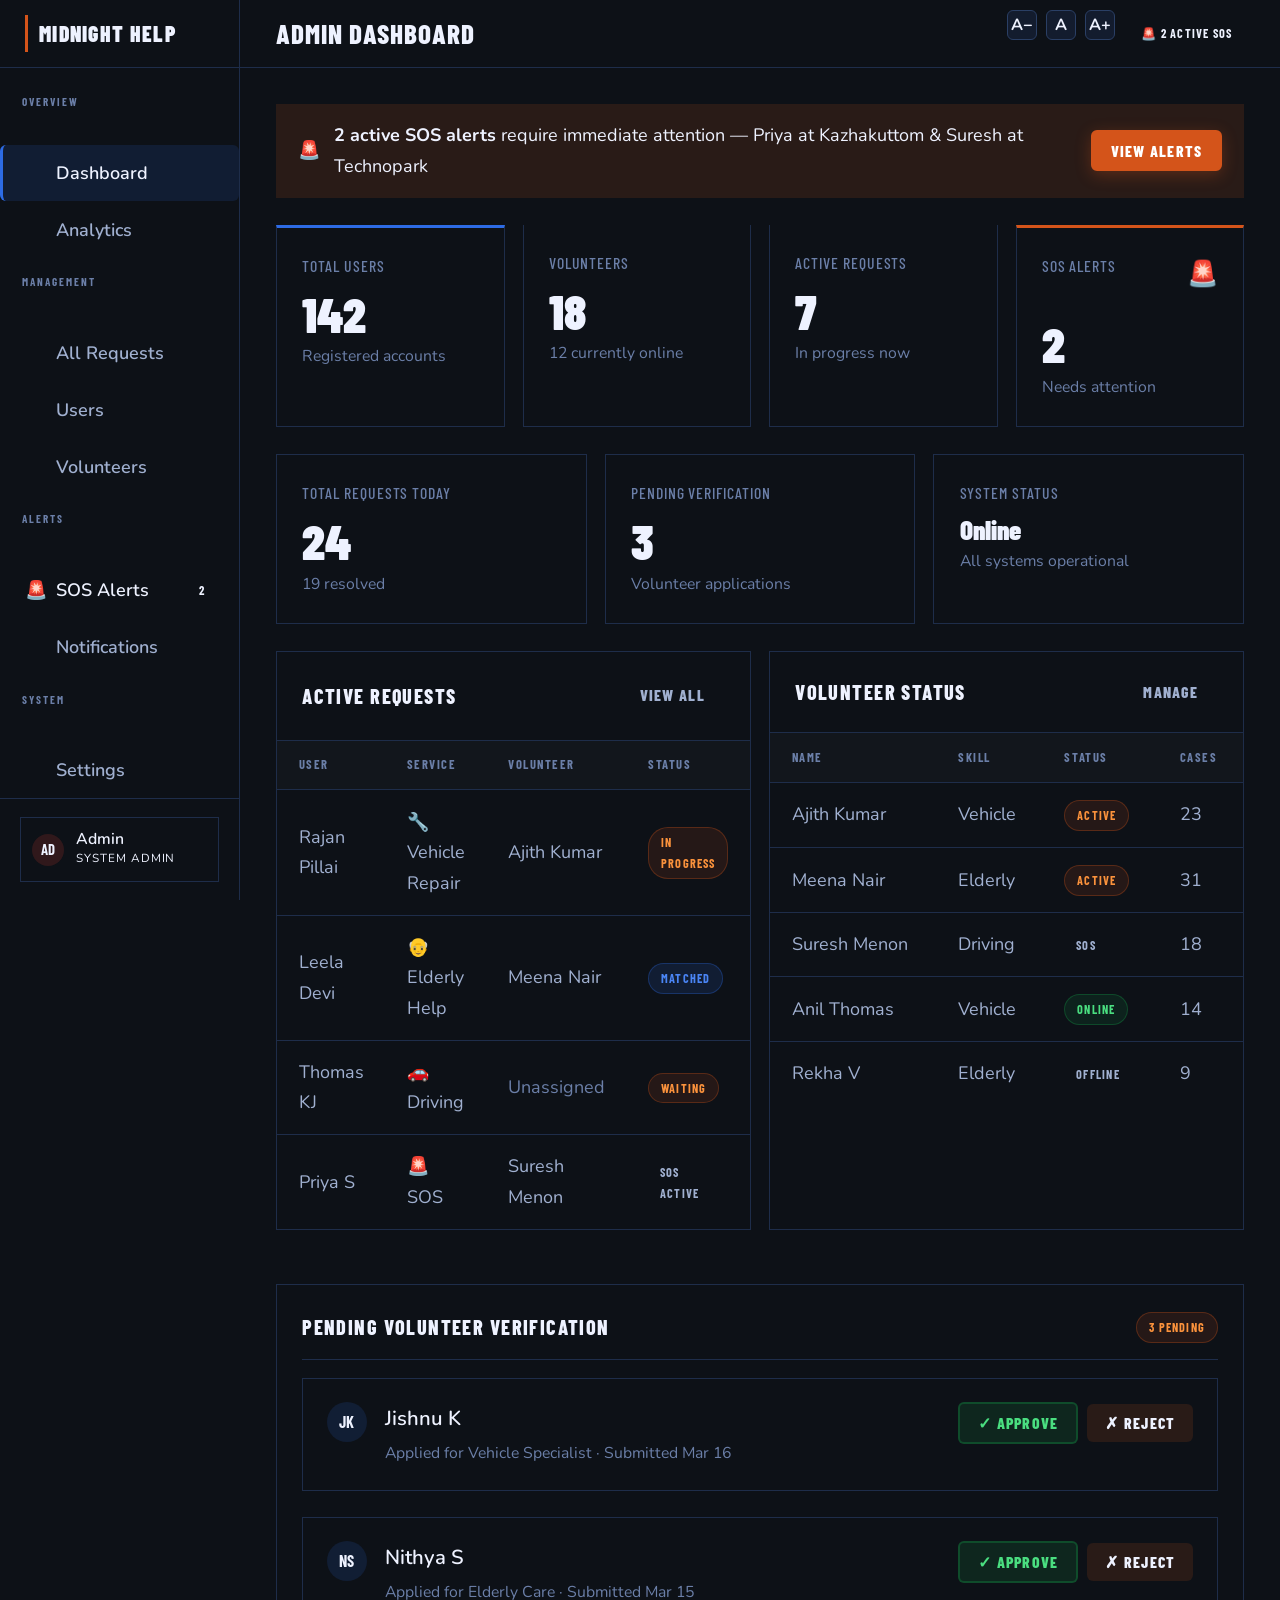
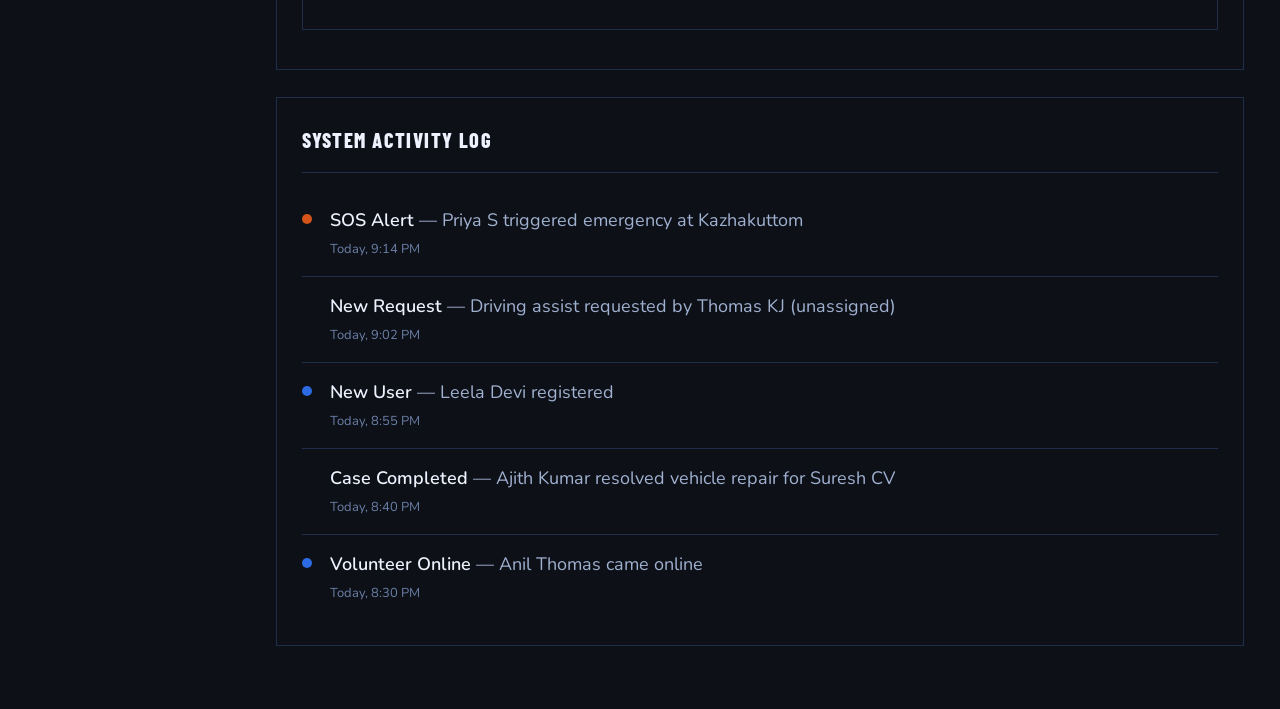
==== admin-dashboard.html @ 198ddbef "changes in theme and added remaining pages" ====
<!DOCTYPE html>
<html lang="en">
<head>
  <meta charset="UTF-8"/><meta name="viewport" content="width=device-width, initial-scale=1.0"/>
  <title>Admin Dashboard — Midnight Help</title>
  <link rel="stylesheet" href="css/base.css"/>
  <link rel="stylesheet" href="css/nav.css"/>
  <link rel="stylesheet" href="css/sections.css"/>
  <link rel="stylesheet" href="css/dashboard.css"/>
</head>
<body>
<div class="dash-layout">

  <!-- SIDEBAR -->
  <aside class="dash-sidebar">
    <div class="dash-sidebar-logo">
      <a href="index.html" class="nav-logo-text" style="font-size:1.2rem;padding-left:.6rem;border-left:3px solid var(--sos)">Midnight <span style="color:var(--blue-light)">Help</span></a>
    </div>
    <nav class="dash-sidebar-nav">
      <div class="dash-nav-section">Overview</div>
      <a href="admin-dashboard.html" class="dash-nav-link active"><span class="nav-icon"></span> Dashboard</a>
      <a href="#" class="dash-nav-link"><span class="nav-icon"></span> Analytics</a>
      <div class="dash-nav-section">Management</div>
      <a href="#" class="dash-nav-link"><span class="nav-icon"></span> All Requests</a>
      <a href="#" class="dash-nav-link"><span class="nav-icon"></span> Users</a>
      <a href="#" class="dash-nav-link"><span class="nav-icon"></span> Volunteers</a>
      <div class="dash-nav-section">Alerts</div>
      <a href="#" class="dash-nav-link" style="color:var(--sos-light)"><span class="nav-icon">🚨</span> SOS Alerts <span class="badge badge-sos" style="margin-left:auto">2</span></a>
      <a href="#" class="dash-nav-link"><span class="nav-icon"></span> Notifications</a>
      <div class="dash-nav-section">System</div>
      <a href="#" class="dash-nav-link"><span class="nav-icon"></span> Settings</a>
      <a href="index.html" class="dash-nav-link" style="margin-top:1rem;color:var(--muted)"><span class="nav-icon"></span> Sign Out</a>
    </nav>
    <div class="dash-sidebar-footer">
      <div class="dash-user-chip">
        <div class="dash-user-avatar" style="background:rgba(192,57,43,.2);border-color:var(--sos-border);color:var(--sos-light)">AD</div>
        <div><div class="dash-user-name">Admin</div><div class="dash-user-role" style="color:var(--sos-light)">System Admin</div></div>
      </div>
    </div>
  </aside>

  <!-- MAIN -->
  <div class="dash-main">
    <header class="dash-topbar">
      <div class="dash-topbar-left">
        <h1 class="dash-topbar-title">Admin Dashboard</h1>
      </div>
      <div class="dash-topbar-right">
        <div class="font-size-control">
          <button class="font-size-btn" data-action="decrease">A−</button>
          <button class="font-size-btn" data-action="reset">A</button>
          <button class="font-size-btn" data-action="increase">A+</button>
        </div>
        <span class="badge badge-sos">🚨 2 Active SOS</span>
      </div>
    </header>

    <div class="dash-content">

      <!-- SOS Alert banner -->
      <div class="alert-banner sos" style="cursor:pointer" onclick="showToast('Opening SOS management...')">
        <span>🚨</span>
        <span><strong>2 active SOS alerts</strong> require immediate attention — Priya at Kazhakuttom &amp; Suresh at Technopark</span>
        <button class="btn btn-sos btn-sm" style="margin-left:auto;flex-shrink:0">View Alerts</button>
      </div>

      <!-- Overview stats -->
      <div class="dash-grid-4">
        <div class="stat-card stat-card-accent">
          <div class="stat-card-top"><div class="stat-card-label">Total Users</div><div class="stat-card-icon"></div></div>
          <div class="stat-card-val">142</div>
          <div class="stat-card-sub">Registered accounts</div>
        </div>
        <div class="stat-card stat-card-green">
          <div class="stat-card-top"><div class="stat-card-label">Volunteers</div><div class="stat-card-icon"></div></div>
          <div class="stat-card-val">18</div>
          <div class="stat-card-sub">12 currently online</div>
        </div>
        <div class="stat-card stat-card-amber">
          <div class="stat-card-top"><div class="stat-card-label">Active Requests</div><div class="stat-card-icon"></div></div>
          <div class="stat-card-val">7</div>
          <div class="stat-card-sub">In progress now</div>
        </div>
        <div class="stat-card stat-card-sos">
          <div class="stat-card-top"><div class="stat-card-label">SOS Alerts</div><div class="stat-card-icon">🚨</div></div>
          <div class="stat-card-val">2</div>
          <div class="stat-card-sub">Needs attention</div>
        </div>
      </div>

      <!-- More stats -->
      <div class="dash-grid-3" style="margin-bottom:1.5rem">
        <div class="stat-card"><div class="stat-card-top"><div class="stat-card-label">Total Requests Today</div><div class="stat-card-icon"></div></div><div class="stat-card-val">24</div><div class="stat-card-sub">19 resolved</div></div>
        <div class="stat-card"><div class="stat-card-top"><div class="stat-card-label">Pending Verification</div><div class="stat-card-icon"></div></div><div class="stat-card-val">3</div><div class="stat-card-sub">Volunteer applications</div></div>
        <div class="stat-card"><div class="stat-card-top"><div class="stat-card-label">System Status</div><div class="stat-card-icon"></div></div><div class="stat-card-val" style="font-size:var(--text-xl);color:var(--green)">Online</div><div class="stat-card-sub">All systems operational</div></div>
      </div>

      <div class="dash-grid-2">

        <!-- All active requests -->
        <div class="table-card">
          <div class="table-card-header">
            <div class="table-card-title">Active Requests</div>
            <a href="#" class="btn btn-ghost btn-sm">View All</a>
          </div>
          <div style="overflow-x:auto">
            <table class="data-table">
              <thead><tr><th>User</th><th>Service</th><th>Volunteer</th><th>Status</th></tr></thead>
              <tbody>
                <tr><td>Rajan Pillai</td><td>🔧 Vehicle Repair</td><td>Ajith Kumar</td><td><span class="badge badge-amber">In Progress</span></td></tr>
                <tr><td>Leela Devi</td><td>👴 Elderly Help</td><td>Meena Nair</td><td><span class="badge badge-blue">Matched</span></td></tr>
                <tr><td>Thomas KJ</td><td>🚗 Driving</td><td><span style="color:var(--muted)">Unassigned</span></td><td><span class="badge badge-amber">Waiting</span></td></tr>
                <tr><td>Priya S</td><td>🚨 SOS</td><td>Suresh Menon</td><td><span class="badge badge-sos">SOS Active</span></td></tr>
              </tbody>
            </table>
          </div>
        </div>

        <!-- Volunteer status -->
        <div class="table-card">
          <div class="table-card-header">
            <div class="table-card-title">Volunteer Status</div>
            <button class="btn btn-ghost btn-sm">Manage</button>
          </div>
          <div style="overflow-x:auto">
            <table class="data-table">
              <thead><tr><th>Name</th><th>Skill</th><th>Status</th><th>Cases</th></tr></thead>
              <tbody>
                <tr><td>Ajith Kumar</td><td>Vehicle</td><td><span class="badge badge-amber">Active</span></td><td>23</td></tr>
                <tr><td>Meena Nair</td><td>Elderly</td><td><span class="badge badge-amber">Active</span></td><td>31</td></tr>
                <tr><td>Suresh Menon</td><td>Driving</td><td><span class="badge badge-sos">SOS</span></td><td>18</td></tr>
                <tr><td>Anil Thomas</td><td>Vehicle</td><td><span class="badge badge-green">Online</span></td><td>14</td></tr>
                <tr><td>Rekha V</td><td>Elderly</td><td><span class="badge badge-muted">Offline</span></td><td>9</td></tr>
              </tbody>
            </table>
          </div>
        </div>

      </div>

      <!-- Pending volunteer verification -->
      <div class="panel-card">
        <div class="panel-card-title">Pending Volunteer Verification <span class="badge badge-amber">3 pending</span></div>
        <div style="display:flex;flex-direction:column;gap:.65rem">
          <div class="request-card">
            <div class="dash-user-avatar" style="width:40px;height:40px;font-size:.9rem;flex-shrink:0">JK</div>
            <div class="request-card-body">
              <div class="request-card-title">Jishnu K</div>
              <div class="request-card-meta">Applied for Vehicle Specialist · Submitted Mar 16</div>
            </div>
            <div class="request-card-actions">
              <button class="btn btn-success btn-sm" onclick="showToast('Volunteer approved!')">✓ Approve</button>
              <button class="btn btn-sm" style="background:var(--sos-dim);color:var(--sos-light);border:1px solid var(--sos-border)" onclick="showToast('Volunteer rejected.')">✗ Reject</button>
            </div>
          </div>
          <div class="request-card">
            <div class="dash-user-avatar" style="width:40px;height:40px;font-size:.9rem;flex-shrink:0">NS</div>
            <div class="request-card-body">
              <div class="request-card-title">Nithya S</div>
              <div class="request-card-meta">Applied for Elderly Care · Submitted Mar 15</div>
            </div>
            <div class="request-card-actions">
              <button class="btn btn-success btn-sm" onclick="showToast('Volunteer approved!')">✓ Approve</button>
              <button class="btn btn-sm" style="background:var(--sos-dim);color:var(--sos-light);border:1px solid var(--sos-border)" onclick="showToast('Volunteer rejected.')">✗ Reject</button>
            </div>
          </div>
        </div>
      </div>

      <!-- Recent activity -->
      <div class="panel-card">
        <div class="panel-card-title">System Activity Log</div>
        <div class="timeline">
          <div class="timeline-item"><div class="timeline-dot sos"></div><div><div class="timeline-text"><strong>SOS Alert</strong> — Priya S triggered emergency at Kazhakuttom</div><div class="timeline-time">Today, 9:14 PM</div></div></div>
          <div class="timeline-item"><div class="timeline-dot amber"></div><div><div class="timeline-text"><strong>New Request</strong> — Driving assist requested by Thomas KJ (unassigned)</div><div class="timeline-time">Today, 9:02 PM</div></div></div>
          <div class="timeline-item"><div class="timeline-dot blue"></div><div><div class="timeline-text"><strong>New User</strong> — Leela Devi registered</div><div class="timeline-time">Today, 8:55 PM</div></div></div>
          <div class="timeline-item"><div class="timeline-dot green"></div><div><div class="timeline-text"><strong>Case Completed</strong> — Ajith Kumar resolved vehicle repair for Suresh CV</div><div class="timeline-time">Today, 8:40 PM</div></div></div>
          <div class="timeline-item"><div class="timeline-dot blue"></div><div><div class="timeline-text"><strong>Volunteer Online</strong> — Anil Thomas came online</div><div class="timeline-time">Today, 8:30 PM</div></div></div>
        </div>
      </div>

    </div>
  </div>
</div>

<div id="site-toast" class="toast"></div>
<script src="js/main.js"></script>
</body>
</html>
---- css/base.css ----
/* ═══════════════════════════════════════════════
   MIDNIGHT HELP — BASE.CSS
   Razorpay-inspired: Deep Navy + Cobalt Blue
═══════════════════════════════════════════════ */
@import url('https://fonts.googleapis.com/css2?family=Barlow+Condensed:wght@400;600;700;800;900&family=Nunito:wght@300;400;500;600;700&display=swap');

:root {
  --bg-base:      #0d1117;
  --bg-dark:      #0f1520;
  --bg-surface:   #131c2e;
  --bg-elevated:  #1a2540;
  --bg-overlay:   #1e2d4a;
  --border:       #1e2d4a;
  --border-lit:   #2a3f65;
  --border-bright:#3a5585;
  --blue:         #2d6be4;
  --blue-bright:  #4a85f5;
  --blue-dark:    #1e52c0;
  --blue-dim:     rgba(45,107,228,0.14);
  --blue-glow:    rgba(45,107,228,0.28);
  --sos:          #d4541a;
  --sos-dark:     #a83e10;
  --sos-dim:      rgba(212,84,26,0.14);
  --white:        #eef2ff;
  --off-white:    #c8d3f0;
  --muted:        #6b7fa8;
  --text:         #a0b0d0;
  --font-display: 'Barlow Condensed', sans-serif;
  --font-body:    'Nunito', sans-serif;
  --text-xs:   0.875rem;
  --text-sm:   1rem;
  --text-base: 1.125rem;
  --text-lg:   1.25rem;
  --text-xl:   1.5rem;
  --text-2xl:  2rem;
  --text-3xl:  2.75rem;
  --text-hero: clamp(3.5rem, 8vw, 6.5rem);
  --gap-sm:  0.75rem;
  --gap-md:  1.5rem;
  --gap-lg:  2.5rem;
  --gap-xl:  4rem;
  --gap-2xl: 6rem;
  --radius-sm: 6px;
  --radius-md: 10px;
  --ease: 0.22s ease;
}

*,*::before,*::after{box-sizing:border-box;margin:0;padding:0;}
html{scroll-behavior:smooth;font-size:18px;}
body{background:var(--bg-base);color:var(--white);font-family:var(--font-body);font-size:var(--text-base);line-height:1.7;overflow-x:hidden;-webkit-font-smoothing:antialiased;}
a{color:inherit;text-decoration:none;}
ul{list-style:none;}
img,svg{display:block;max-width:100%;}
button{cursor:pointer;border:none;font-family:var(--font-body);background:none;}
:focus-visible{outline:2px solid var(--blue-bright);outline-offset:3px;}

.skip-link{position:absolute;top:-100%;left:1rem;background:var(--blue);color:#fff;padding:0.6rem 1.2rem;font-family:var(--font-display);font-weight:700;letter-spacing:0.08em;text-transform:uppercase;z-index:9999;transition:top 0.2s;border-radius:var(--radius-sm);}
.skip-link:focus{top:1rem;}
.sr-only{position:absolute;width:1px;height:1px;padding:0;margin:-1px;overflow:hidden;clip:rect(0,0,0,0);white-space:nowrap;border:0;}

.section{padding:var(--gap-2xl) 5vw;}

.section-eyebrow{display:flex;align-items:center;gap:0.7rem;font-family:var(--font-display);font-size:var(--text-xs);font-weight:700;letter-spacing:0.22em;text-transform:uppercase;color:var(--blue-bright);margin-bottom:0.5rem;}
.section-eyebrow::before{content:'';display:block;width:2rem;height:2px;background:var(--blue);flex-shrink:0;}

.section-title{font-family:var(--font-display);font-size:clamp(2rem,4vw,var(--text-3xl));font-weight:900;letter-spacing:0.01em;text-transform:uppercase;line-height:1.05;color:var(--white);margin-bottom:var(--gap-lg);}
.section-title .accent{color:var(--blue-bright);}

.reveal{opacity:0;transform:translateY(24px);transition:opacity 0.55s ease,transform 0.55s ease;}
.reveal.visible{opacity:1;transform:none;}
.reveal-delay-1{transition-delay:0.1s;}
.reveal-delay-2{transition-delay:0.2s;}
.reveal-delay-3{transition-delay:0.3s;}

/* BUTTONS */
.btn{display:inline-flex;align-items:center;justify-content:center;gap:0.55rem;font-family:var(--font-display);font-weight:800;letter-spacing:0.08em;text-transform:uppercase;padding:0.95rem 2rem;font-size:var(--text-base);border:2px solid transparent;border-radius:var(--radius-sm);transition:background var(--ease),border-color var(--ease),transform 0.15s,box-shadow 0.15s;min-height:54px;cursor:pointer;}
.btn:hover{transform:translateY(-1px);}
.btn:active{transform:translateY(0);}
.btn-primary{background:var(--blue);color:#fff;border-color:var(--blue);box-shadow:0 4px 16px var(--blue-glow);}
.btn-primary:hover{background:var(--blue-bright);border-color:var(--blue-bright);}
.btn-outline{background:transparent;color:var(--white);border-color:var(--border-lit);}
.btn-outline:hover{border-color:var(--blue-bright);color:var(--blue-bright);}
.btn-ghost{background:transparent;color:var(--text);border-color:transparent;padding:0.8rem 1.2rem;}
.btn-ghost:hover{color:var(--white);}
.btn-sos{background:var(--sos);color:#fff;border-color:var(--sos);box-shadow:0 4px 16px rgba(212,84,26,0.3);}
.btn-sos:hover{background:var(--sos-dark);border-color:var(--sos-dark);}
.btn-sm{padding:0.5rem 1rem;font-size:var(--text-xs);min-height:36px;}
.btn-danger{background:rgba(200,40,40,0.15);color:#f87171;border-color:rgba(200,40,40,0.3);}
.btn-danger:hover{background:rgba(200,40,40,0.25);}
.btn-success{background:rgba(22,163,74,0.15);color:#4ade80;border-color:rgba(22,163,74,0.3);}
.btn-success:hover{background:rgba(22,163,74,0.25);}

/* BADGE */
.badge{display:inline-flex;align-items:center;gap:0.3rem;padding:0.22rem 0.65rem;border-radius:20px;font-family:var(--font-display);font-size:0.68rem;font-weight:700;letter-spacing:0.1em;text-transform:uppercase;}
.badge-blue{background:var(--blue-dim);color:var(--blue-bright);border:1px solid rgba(45,107,228,0.3);}
.badge-green{background:rgba(22,163,74,0.12);color:#4ade80;border:1px solid rgba(22,163,74,0.3);}
.badge-amber{background:rgba(212,84,26,0.12);color:#fb923c;border:1px solid rgba(212,84,26,0.3);}
.badge-gray{background:rgba(100,120,160,0.1);color:var(--muted);border:1px solid var(--border-lit);}
.badge-red{background:rgba(200,40,40,0.12);color:#f87171;border:1px solid rgba(200,40,40,0.3);}

/* CARD */
.card{background:var(--bg-surface);border:1px solid var(--border);border-radius:var(--radius-md);padding:1.8rem;transition:border-color var(--ease),background var(--ease);}
.card:hover{border-color:var(--border-lit);background:var(--bg-elevated);}

/* MODAL */
.modal-overlay{position:fixed;inset:0;z-index:600;background:rgba(5,10,20,0.92);display:none;align-items:center;justify-content:center;padding:1.5rem;}
.modal-overlay.active{display:flex;}
@keyframes modal-in{from{opacity:0;transform:scale(0.95) translateY(-10px);}to{opacity:1;transform:none;}}
.modal{background:var(--bg-elevated);border:1px solid var(--border-lit);border-top:3px solid var(--blue);border-radius:var(--radius-md);width:100%;max-width:500px;padding:2.6rem 2.2rem;position:relative;animation:modal-in 0.22s ease;}
.modal-close-btn{position:absolute;top:1rem;right:1rem;width:40px;height:40px;display:flex;align-items:center;justify-content:center;color:var(--muted);font-size:1.2rem;border-radius:50%;transition:color var(--ease),background var(--ease);}
.modal-close-btn:hover{color:var(--white);background:rgba(255,255,255,0.05);}

/* TOAST */
.toast{position:fixed;bottom:7rem;left:50%;transform:translateX(-50%) translateY(16px);background:var(--bg-elevated);border:1px solid var(--border-lit);border-left:3px solid var(--blue);border-radius:var(--radius-sm);padding:0.9rem 1.4rem;font-size:var(--text-sm);color:var(--white);z-index:700;opacity:0;transition:opacity 0.3s,transform 0.3s;pointer-events:none;white-space:nowrap;max-width:90vw;}
.toast.show{opacity:1;transform:translateX(-50%) translateY(0);}

/* FONT SIZE CONTROL */
.font-size-control{display:flex;align-items:center;gap:0.5rem;margin-bottom:1rem;}
.font-size-control span{font-size:var(--text-xs);color:var(--muted);font-family:var(--font-display);letter-spacing:0.1em;text-transform:uppercase;}
.font-size-btn{width:30px;height:30px;background:var(--bg-surface);border:1px solid var(--border-lit);color:var(--white);display:flex;align-items:center;justify-content:center;font-weight:700;cursor:pointer;font-size:0.9rem;border-radius:var(--radius-sm);transition:background var(--ease),border-color var(--ease);}
.font-size-btn:hover{background:var(--bg-overlay);border-color:var(--blue);}

.divider{border:none;border-top:1px solid var(--border);margin:0;}

/* DASHBOARD LAYOUT */
.dash-layout{display:grid;grid-template-columns:240px 1fr;min-height:100vh;}
.dash-sidebar{background:var(--bg-dark);border-right:1px solid var(--border);display:flex;flex-direction:column;position:sticky;top:0;height:100vh;overflow-y:auto;}
.dash-main{background:var(--bg-base);overflow-y:auto;}
.dash-sidebar-logo{padding:1.6rem 1.4rem;border-bottom:1px solid var(--border);display:flex;align-items:center;gap:0.6rem;}
.dash-sidebar-logo .logo-text{font-family:var(--font-display);font-size:1.25rem;font-weight:900;letter-spacing:0.06em;text-transform:uppercase;color:var(--white);padding-left:0.6rem;border-left:3px solid var(--blue);}
.dash-sidebar-logo .logo-text span{color:var(--blue-bright);}
.dash-nav{padding:1rem 0.8rem;flex:1;}
.dash-nav-section{margin-bottom:1.6rem;}
.dash-nav-label{font-family:var(--font-display);font-size:0.65rem;font-weight:700;letter-spacing:0.2em;text-transform:uppercase;color:var(--muted);padding:0 0.6rem;margin-bottom:0.5rem;}
.dash-nav-link{display:flex;align-items:center;gap:0.75rem;padding:0.75rem 0.8rem;border-radius:var(--radius-sm);font-size:var(--text-sm);color:var(--text);font-weight:600;transition:background var(--ease),color var(--ease);min-height:48px;cursor:pointer;width:100%;text-align:left;border:none;}
.dash-nav-link .nav-icon{font-size:1.1rem;flex-shrink:0;width:22px;text-align:center;}
.dash-nav-link:hover{background:var(--bg-surface);color:var(--white);}
.dash-nav-link.active{background:var(--blue-dim);color:var(--blue-bright);border-left:3px solid var(--blue);}
.dash-sidebar-bottom{padding:1rem;border-top:1px solid var(--border);}
.dash-header{padding:1.4rem 2rem;border-bottom:1px solid var(--border);display:flex;align-items:center;justify-content:space-between;background:var(--bg-dark);position:sticky;top:0;z-index:50;}
.dash-header-title{font-family:var(--font-display);font-size:var(--text-xl);font-weight:800;letter-spacing:0.04em;text-transform:uppercase;color:var(--white);}
.dash-content{padding:2rem;}
.dash-grid-2{display:grid;grid-template-columns:1fr 1fr;gap:1.5rem;}
.dash-grid-3{display:grid;grid-template-columns:repeat(3,1fr);gap:1.5rem;}
.dash-grid-4{display:grid;grid-template-columns:repeat(4,1fr);gap:1.5rem;}
.stat-card{background:var(--bg-surface);border:1px solid var(--border);border-radius:var(--radius-md);padding:1.4rem 1.6rem;}
.stat-card-num{font-family:var(--font-display);font-size:var(--text-3xl);font-weight:900;color:var(--white);line-height:1;margin-bottom:0.3rem;}
.stat-card-label{font-size:var(--text-xs);color:var(--muted);font-family:var(--font-display);letter-spacing:0.12em;text-transform:uppercase;}
.stat-card-icon{font-size:1.6rem;margin-bottom:0.8rem;}

/* TABLE */
.data-table{width:100%;border-collapse:collapse;}
.data-table th{font-family:var(--font-display);font-size:0.7rem;font-weight:700;letter-spacing:0.16em;text-transform:uppercase;color:var(--muted);padding:0.75rem 1rem;text-align:left;border-bottom:1px solid var(--border);white-space:nowrap;}
.data-table td{padding:0.9rem 1rem;border-bottom:1px solid var(--border);font-size:var(--text-sm);color:var(--text);vertical-align:middle;}
.data-table tr:last-child td{border-bottom:none;}
.data-table tr:hover td{background:rgba(45,107,228,0.04);}
.table-wrap{background:var(--bg-surface);border:1px solid var(--border);border-radius:var(--radius-md);overflow:hidden;overflow-x:auto;}

/* FORM FIELD */
.field{display:flex;flex-direction:column;gap:0.4rem;margin-bottom:1.2rem;}
.field label{font-family:var(--font-display);font-size:0.75rem;font-weight:700;letter-spacing:0.14em;text-transform:uppercase;color:var(--off-white);}
.field input,.field select,.field textarea{background:var(--bg-surface);border:1.5px solid var(--border-lit);color:var(--white);padding:0.85rem 1rem;font-family:var(--font-body);font-size:var(--text-base);width:100%;outline:none;transition:border-color var(--ease),background var(--ease);border-radius:var(--radius-sm);min-height:52px;-webkit-appearance:none;appearance:none;}
.field input::placeholder,.field textarea::placeholder{color:#3a4f70;font-size:var(--text-sm);}
.field input:focus,.field select:focus,.field textarea:focus{border-color:var(--blue);background:var(--bg-elevated);}
.field select option{background:var(--bg-elevated);color:var(--white);}
.field textarea{min-height:90px;resize:vertical;}
.field-error{font-size:0.75rem;color:#f87171;display:none;align-items:center;gap:0.3rem;}
.field-error.visible{display:flex;}
.field-hint{font-size:0.78rem;color:var(--muted);line-height:1.45;}
.form-row-2{display:grid;grid-template-columns:1fr 1fr;gap:1rem;}
@media(max-width:480px){.form-row-2{grid-template-columns:1fr;}.dash-layout{grid-template-columns:1fr;}.dash-sidebar{position:fixed;left:-240px;z-index:300;height:100vh;transition:left 0.3s;}.dash-sidebar.open{left:0;}}
@media(max-width:768px){.dash-grid-4{grid-template-columns:1fr 1fr;}.dash-grid-3{grid-template-columns:1fr;}.dash-grid-2{grid-template-columns:1fr;}}
---- css/nav.css ----
/* NAV.CSS */
.site-nav{position:fixed;top:0;left:0;right:0;z-index:400;height:70px;display:flex;align-items:center;justify-content:space-between;padding:0 5vw;background:rgba(13,17,23,0.95);backdrop-filter:blur(14px);border-bottom:1px solid var(--border);}
.nav-logo{display:flex;align-items:center;text-decoration:none;}
.nav-logo-text{font-family:var(--font-display);font-size:1.4rem;font-weight:900;letter-spacing:0.06em;text-transform:uppercase;color:var(--white);padding-left:0.7rem;border-left:3px solid var(--blue);}
.nav-logo-text span{color:var(--blue-bright);}
.nav-links{display:flex;align-items:center;gap:0.3rem;}
.nav-links a{font-family:var(--font-display);font-size:0.82rem;font-weight:700;letter-spacing:0.12em;text-transform:uppercase;color:var(--muted);padding:0.5rem 0.9rem;border-radius:var(--radius-sm);transition:color var(--ease),background var(--ease);min-height:42px;display:flex;align-items:center;}
.nav-links a:hover,.nav-links a.active{color:var(--white);}
.nav-links .nav-register{background:var(--blue);color:#fff !important;padding:0.5rem 1.2rem;box-shadow:0 2px 10px var(--blue-glow);}
.nav-links .nav-register:hover{background:var(--blue-bright);}
.nav-links .nav-signin{border:1px solid var(--border-lit);color:var(--text) !important;}
.nav-links .nav-signin:hover{border-color:var(--blue-bright);color:var(--blue-bright) !important;}
.nav-hamburger{display:none;flex-direction:column;gap:5px;width:44px;height:44px;align-items:center;justify-content:center;border:1px solid var(--border-lit);border-radius:var(--radius-sm);padding:0.5rem;}
.nav-hamburger span{display:block;width:20px;height:2px;background:var(--white);transition:transform 0.25s,opacity 0.25s;}
.nav-hamburger.open span:nth-child(1){transform:rotate(45deg) translate(5px,5px);}
.nav-hamburger.open span:nth-child(2){opacity:0;}
.nav-hamburger.open span:nth-child(3){transform:rotate(-45deg) translate(5px,-5px);}
.nav-drawer{position:fixed;top:70px;left:0;right:0;background:var(--bg-dark);border-bottom:1px solid var(--border);z-index:399;padding:1.2rem 5vw 1.8rem;display:flex;flex-direction:column;gap:0.2rem;transform:translateY(-110%);transition:transform 0.3s ease;}
.nav-drawer.open{transform:translateY(0);}
.nav-drawer a{font-family:var(--font-display);font-size:1rem;font-weight:700;letter-spacing:0.1em;text-transform:uppercase;color:var(--text);padding:0.8rem 0;border-bottom:1px solid var(--border);display:flex;align-items:center;gap:0.7rem;min-height:52px;transition:color var(--ease);}
.nav-drawer a:last-child{border-bottom:none;}
.nav-drawer a:hover{color:var(--blue-bright);}
.nav-drawer a.drawer-register{color:var(--blue-bright);}
.nav-spacer{height:70px;}
@media(max-width:820px){.nav-links{display:none;}.nav-hamburger{display:flex;}}
---- css/sections.css ----
/* SECTIONS.CSS */

/* SERVICES */
#services{background:var(--bg-dark);padding:var(--gap-2xl) 5vw;border-top:1px solid var(--border);}
.services-grid{display:grid;grid-template-columns:repeat(3,1fr);gap:1.5rem;}
.service-card{background:var(--bg-surface);border:1px solid var(--border);border-radius:var(--radius-md);padding:2.6rem 2.2rem;display:flex;flex-direction:column;position:relative;overflow:hidden;transition:border-color var(--ease),background var(--ease),transform var(--ease);}
.service-card::before{content:'';position:absolute;top:0;left:0;right:0;height:3px;background:var(--blue);transform:scaleX(0);transform-origin:left;transition:transform 0.35s ease;}
.service-card:hover{border-color:var(--border-lit);background:var(--bg-elevated);transform:translateY(-3px);}
.service-card:hover::before{transform:scaleX(1);}
.service-icon-wrap{width:64px;height:64px;background:var(--blue-dim);border:1px solid rgba(45,107,228,0.25);border-radius:var(--radius-md);display:flex;align-items:center;justify-content:center;margin-bottom:1.6rem;font-size:1.9rem;flex-shrink:0;transition:background var(--ease);}
.service-card:hover .service-icon-wrap{background:rgba(45,107,228,0.22);}
.service-name{font-family:var(--font-display);font-size:var(--text-xl);font-weight:900;letter-spacing:0.07em;text-transform:uppercase;color:var(--white);margin-bottom:0.8rem;}
.service-desc{font-size:var(--text-base);line-height:1.65;color:var(--text);flex-grow:1;}
.service-tag{margin-top:1.6rem;display:inline-flex;align-items:center;gap:0.45rem;font-family:var(--font-display);font-size:0.7rem;font-weight:700;letter-spacing:0.16em;text-transform:uppercase;color:var(--blue-bright);}
@media(max-width:860px){.services-grid{grid-template-columns:1fr;}.service-card{padding:2rem 1.8rem;}}

/* STATS */
.stats-strip{background:var(--bg-surface);border-top:1px solid var(--border);border-bottom:1px solid var(--border);padding:3rem 5vw;display:flex;align-items:stretch;justify-content:center;gap:0;}
.stat{flex:1;max-width:220px;text-align:center;padding:0 2rem;border-right:1px solid var(--border-lit);}
.stat:last-child{border-right:none;}
.stat-num{font-family:var(--font-display);font-size:clamp(2.4rem,4vw,3.2rem);font-weight:900;color:var(--blue-bright);line-height:1;letter-spacing:-0.02em;}
.stat-label{font-family:var(--font-display);font-size:0.68rem;font-weight:700;letter-spacing:0.2em;text-transform:uppercase;color:var(--muted);margin-top:0.4rem;}
@media(max-width:640px){.stats-strip{flex-wrap:wrap;gap:2rem;padding:2.4rem 5vw;}.stat{border-right:none;flex-basis:40%;padding:0;}}

/* HOW IT WORKS */
#how{background:var(--bg-base);padding:var(--gap-2xl) 5vw;}
.steps-grid{display:grid;grid-template-columns:repeat(4,1fr);gap:var(--gap-lg);position:relative;z-index:1;}
.steps-grid::before{content:'';position:absolute;top:2rem;left:2rem;right:2rem;height:1px;background:linear-gradient(90deg,var(--blue) 0%,var(--border-lit) 100%);z-index:0;}
.step{display:flex;flex-direction:column;position:relative;z-index:1;}
.step-number{width:4rem;height:4rem;background:var(--bg-base);border:2px solid var(--blue);border-radius:var(--radius-sm);display:flex;align-items:center;justify-content:center;font-family:var(--font-display);font-size:1.5rem;font-weight:900;color:var(--blue-bright);margin-bottom:1.4rem;transition:background var(--ease);}
.step:hover .step-number{background:var(--blue-dim);}
.step-title{font-family:var(--font-display);font-size:var(--text-lg);font-weight:800;letter-spacing:0.08em;text-transform:uppercase;color:var(--white);margin-bottom:0.6rem;}
.step-desc{font-size:var(--text-sm);color:var(--text);line-height:1.65;}
@media(max-width:900px){.steps-grid::before{display:none;}.steps-grid{grid-template-columns:repeat(2,1fr);gap:var(--gap-md);}}
@media(max-width:480px){.steps-grid{grid-template-columns:1fr;}}

/* FEATURES */
#features{background:var(--bg-dark);padding:var(--gap-2xl) 5vw;border-top:1px solid var(--border);}
.features-grid{display:grid;grid-template-columns:repeat(3,1fr);gap:1.5rem;}
.feature-card{background:var(--bg-surface);border:1px solid var(--border);border-radius:var(--radius-md);padding:2rem 1.8rem;display:flex;flex-direction:column;gap:0.6rem;transition:border-color var(--ease),background var(--ease);}
.feature-card:hover{border-color:var(--border-lit);background:var(--bg-elevated);}
.feature-icon{font-size:1.8rem;margin-bottom:0.4rem;display:block;}
.feature-name{font-family:var(--font-display);font-size:var(--text-base);font-weight:800;letter-spacing:0.1em;text-transform:uppercase;color:var(--white);}
.feature-desc{font-size:var(--text-sm);color:var(--text);line-height:1.6;}
@media(max-width:860px){.features-grid{grid-template-columns:repeat(2,1fr);}}
@media(max-width:480px){.features-grid{grid-template-columns:1fr;}}

/* VOLUNTEER BANNER */
.volunteer-banner{background:var(--bg-surface);border:1px solid var(--border);border-left:3px solid var(--blue);border-radius:var(--radius-md);padding:2rem 2.2rem;display:flex;align-items:center;justify-content:space-between;gap:2rem;flex-wrap:wrap;margin:var(--gap-xl) 5vw;}
.volunteer-banner-text h3{font-family:var(--font-display);font-size:var(--text-xl);font-weight:900;text-transform:uppercase;letter-spacing:0.06em;color:var(--white);margin-bottom:0.3rem;}
.volunteer-banner-text p{font-size:var(--text-sm);color:var(--text);}

/* SOS MODAL */
.sos-modal-icon{width:66px;height:66px;border-radius:50%;background:var(--sos);display:flex;align-items:center;justify-content:center;font-size:1.7rem;margin:0 auto 1.3rem;}
.sos-modal-title{font-family:var(--font-display);font-size:var(--text-2xl);font-weight:900;letter-spacing:0.06em;text-transform:uppercase;text-align:center;color:var(--white);margin-bottom:0.5rem;}
.sos-modal-warning{background:var(--sos-dim);border:1px solid rgba(212,84,26,0.3);border-radius:var(--radius-sm);padding:0.9rem 1rem;font-size:var(--text-sm);color:var(--off-white);text-align:center;line-height:1.55;margin-bottom:1.6rem;}
.sos-confirm-box{background:rgba(22,163,74,0.1);border:1px solid rgba(22,163,74,0.3);border-radius:var(--radius-sm);padding:1.1rem;text-align:center;font-family:var(--font-display);font-size:var(--text-lg);font-weight:800;letter-spacing:0.07em;text-transform:uppercase;color:#4ade80;display:none;margin-top:1rem;}

/* FOOTER */
.site-footer{background:var(--bg-dark);border-top:1px solid var(--border);padding:4rem 5vw 2rem;}
.footer-top{display:grid;grid-template-columns:2fr 1fr 1fr 1fr;gap:3rem;margin-bottom:2.5rem;padding-bottom:2.5rem;border-bottom:1px solid var(--border);}
.footer-brand p{font-size:var(--text-sm);color:var(--muted);margin-top:0.9rem;line-height:1.6;max-width:250px;}
.footer-emergency{margin-top:1.3rem;display:inline-flex;align-items:center;gap:0.6rem;padding:0.7rem 1rem;background:var(--sos-dim);border:1px solid rgba(212,84,26,0.25);border-radius:var(--radius-sm);font-family:var(--font-display);font-size:0.75rem;font-weight:700;letter-spacing:0.12em;text-transform:uppercase;color:#fb923c;cursor:pointer;transition:background var(--ease);}
.footer-emergency:hover{background:rgba(212,84,26,0.22);}
.footer-a11y{display:flex;align-items:center;gap:0.5rem;margin-top:0.8rem;}
.footer-a11y span:first-child{font-size:0.78rem;color:var(--muted);}
.footer-col h4{font-family:var(--font-display);font-size:0.68rem;font-weight:700;letter-spacing:0.2em;text-transform:uppercase;color:var(--muted);margin-bottom:1.1rem;}
.footer-col ul{display:flex;flex-direction:column;gap:0.6rem;}
.footer-col ul a{font-size:var(--text-sm);color:var(--text);transition:color var(--ease);min-height:28px;display:flex;align-items:center;}
.footer-col ul a:hover{color:var(--blue-bright);}
.footer-bottom{display:flex;justify-content:space-between;align-items:center;flex-wrap:wrap;gap:1rem;}
.footer-bottom p{font-size:var(--text-xs);color:var(--muted);}
.footer-bottom span{color:var(--blue-bright);}
@media(max-width:860px){.footer-top{grid-template-columns:1fr 1fr;}.footer-brand{grid-column:1/-1;}}
@media(max-width:480px){.footer-top{grid-template-columns:1fr;}.volunteer-banner{flex-direction:column;}}
---- css/dashboard.css ----
/* MIDNIGHT HELP — DASHBOARD.CSS */

/* ── LAYOUT ── */
.dash-layout { display: flex; min-height: 100vh; }
.dash-sidebar { position: fixed; top: 0; left: 0; bottom: 0; width: 240px; background: var(--bg-2); border-right: 1px solid var(--border); z-index: 300; display: flex; flex-direction: column; }
.dash-sidebar-logo { height: 68px; display: flex; align-items: center; padding: 0 1.4rem; border-bottom: 1px solid var(--border); flex-shrink: 0; }
.dash-sidebar-nav { flex: 1; overflow-y: auto; padding: .6rem 0; }
.dash-nav-section { padding: .8rem 1.2rem .25rem; font-family: var(--font-display); font-size: .62rem; font-weight: 700; letter-spacing: .18em; text-transform: uppercase; color: var(--muted); }
.dash-nav-link { display: flex; align-items: center; gap: .65rem; padding: .7rem 1.2rem; font-size: var(--text-sm); color: var(--text); border-left: 3px solid transparent; margin: 1px 0; transition: color var(--ease), background var(--ease), border-color var(--ease); cursor: pointer; }
.dash-nav-link:hover { color: var(--white); background: rgba(255,255,255,.04); }
.dash-nav-link.active { color: var(--blue-light); background: var(--blue-dim); border-left-color: var(--blue); }
.dash-nav-link .nav-icon { width: 20px; text-align: center; font-size: 1rem; flex-shrink: 0; }
.dash-sidebar-footer { padding: 1rem 1.1rem; border-top: 1px solid var(--border); }
.dash-user-chip { display: flex; align-items: center; gap: .65rem; padding: .65rem; background: var(--surface); border-radius: var(--radius); cursor: pointer; border: 1px solid var(--border); transition: border-color var(--ease); }
.dash-user-chip:hover { border-color: var(--border-lit); }
.dash-user-avatar { width: 32px; height: 32px; border-radius: 50%; background: var(--blue-dim); border: 2px solid var(--blue-border); display: flex; align-items: center; justify-content: center; font-size: .82rem; font-weight: 700; color: var(--blue-light); flex-shrink: 0; font-family: var(--font-display); }
.dash-user-name { font-size: var(--text-xs); font-weight: 600; color: var(--white); line-height: 1.25; }
.dash-user-role { font-size: .65rem; color: var(--muted); text-transform: uppercase; letter-spacing: .08em; }

.dash-main { margin-left: 240px; min-height: 100vh; display: flex; flex-direction: column; background: var(--bg); }
.dash-topbar { height: 68px; display: flex; align-items: center; justify-content: space-between; padding: 0 2rem; border-bottom: 1px solid var(--border); background: var(--bg); flex-shrink: 0; position: sticky; top: 0; z-index: 100; }
.dash-topbar-left { display: flex; align-items: center; gap: 1rem; }
.dash-topbar-title { font-family: var(--font-display); font-size: var(--text-xl); font-weight: 800; text-transform: uppercase; letter-spacing: .04em; color: var(--white); }
.dash-topbar-right { display: flex; align-items: center; gap: .8rem; }
.dash-content { flex: 1; padding: 2rem; }

/* ── STAT CARDS ── */
.stat-card { background: var(--surface); border: 1px solid var(--border); border-radius: var(--radius); padding: 1.4rem; transition: border-color var(--ease), transform var(--ease); }
.stat-card:hover { border-color: var(--border-lit); transform: translateY(-2px); }
.stat-card-top { display: flex; align-items: flex-start; justify-content: space-between; margin-bottom: .5rem; }
.stat-card-label { font-size: var(--text-xs); color: var(--muted); font-weight: 500; letter-spacing: .06em; text-transform: uppercase; }
.stat-card-icon { font-size: 1.4rem; }
.stat-card-val { font-family: var(--font-display); font-size: var(--text-3xl); font-weight: 900; color: var(--white); line-height: 1; margin-bottom: .3rem; }
.stat-card-sub { font-size: var(--text-xs); color: var(--muted); }
.stat-card-accent { border-top: 3px solid var(--blue); }
.stat-card-green  { border-top: 3px solid var(--green); }
.stat-card-amber  { border-top: 3px solid var(--amber); }
.stat-card-sos    { border-top: 3px solid var(--sos); }

.dash-grid-4 { display: grid; grid-template-columns: repeat(4,1fr); gap: 1rem; margin-bottom: 1.5rem; }
.dash-grid-3 { display: grid; grid-template-columns: repeat(3,1fr); gap: 1rem; margin-bottom: 1.5rem; }
.dash-grid-2 { display: grid; grid-template-columns: repeat(2,1fr); gap: 1rem; margin-bottom: 1.5rem; }
.dash-grid-1 { margin-bottom: 1.5rem; }

/* ── TABLE CARD ── */
.table-card { background: var(--surface); border: 1px solid var(--border); border-radius: var(--radius); overflow: hidden; margin-bottom: 1.5rem; }
.table-card-header { padding: 1.1rem 1.4rem; border-bottom: 1px solid var(--border); display: flex; align-items: center; justify-content: space-between; gap: 1rem; flex-wrap: wrap; }
.table-card-title { font-family: var(--font-display); font-size: var(--text-base); font-weight: 800; letter-spacing: .07em; text-transform: uppercase; color: var(--white); }
.data-table { width: 100%; border-collapse: collapse; }
.data-table th { padding: .75rem 1.2rem; text-align: left; font-size: .7rem; font-weight: 700; letter-spacing: .12em; text-transform: uppercase; color: var(--muted); border-bottom: 1px solid var(--border); background: rgba(255,255,255,.02); }
.data-table td { padding: .9rem 1.2rem; font-size: var(--text-sm); color: var(--text); border-bottom: 1px solid var(--border); }
.data-table tbody tr:last-child td { border-bottom: none; }
.data-table tbody tr:hover td { background: rgba(255,255,255,.02); color: var(--white); }

/* ── PANEL CARD ── */
.panel-card { background: var(--surface); border: 1px solid var(--border); border-radius: var(--radius); padding: 1.4rem; margin-bottom: 1.5rem; }
.panel-card-title { font-family: var(--font-display); font-size: var(--text-base); font-weight: 800; letter-spacing: .07em; text-transform: uppercase; color: var(--white); margin-bottom: 1rem; padding-bottom: .8rem; border-bottom: 1px solid var(--border); display: flex; align-items: center; justify-content: space-between; gap: 1rem; }

/* ── REQUEST CARD ── */
.request-card { background: var(--surface); border: 1px solid var(--border); border-radius: var(--radius); padding: 1.3rem; display: flex; align-items: flex-start; gap: 1rem; margin-bottom: .75rem; transition: border-color var(--ease); }
.request-card:hover { border-color: var(--border-lit); }
.request-card-icon { width: 44px; height: 44px; border-radius: var(--radius); background: var(--blue-dim); border: 1px solid var(--blue-border); display: flex; align-items: center; justify-content: center; font-size: 1.2rem; flex-shrink: 0; }
.request-card-icon.elderly { background: rgba(16,185,129,.1); border-color: rgba(16,185,129,.3); }
.request-card-icon.vehicle { background: var(--amber-dim); border-color: rgba(245,158,11,.3); }
.request-card-icon.driving { background: var(--blue-dim); border-color: var(--blue-border); }
.request-card-body { flex: 1; min-width: 0; }
.request-card-title { font-weight: 600; color: var(--white); font-size: var(--text-base); margin-bottom: .2rem; }
.request-card-meta { font-size: var(--text-xs); color: var(--muted); }
.request-card-actions { display: flex; gap: .5rem; align-items: center; flex-shrink: 0; flex-wrap: wrap; }

/* ── TIMELINE ── */
.timeline { display: flex; flex-direction: column; gap: 0; }
.timeline-item { display: flex; gap: 1rem; padding: .9rem 0; border-bottom: 1px solid var(--border); }
.timeline-item:last-child { border-bottom: none; }
.timeline-dot { width: 10px; height: 10px; border-radius: 50%; flex-shrink: 0; margin-top: .4rem; }
.timeline-dot.blue  { background: var(--blue); }
.timeline-dot.green { background: var(--green); }
.timeline-dot.amber { background: var(--amber); }
.timeline-dot.sos   { background: var(--sos); }
.timeline-text { font-size: var(--text-sm); color: var(--text); line-height: 1.5; }
.timeline-text strong { color: var(--white); font-weight: 600; }
.timeline-time { font-size: .72rem; color: var(--muted); margin-top: .2rem; }

/* ── ALERT BANNER ── */
.alert-banner { padding: .9rem 1.2rem; border-radius: var(--radius); display: flex; align-items: center; gap: .8rem; margin-bottom: 1.5rem; font-size: var(--text-sm); }
.alert-banner.info  { background: var(--blue-dim); border: 1px solid var(--blue-border); color: var(--off-white); }
.alert-banner.warn  { background: var(--amber-dim); border: 1px solid rgba(245,158,11,.3); color: var(--amber); }
.alert-banner.ok    { background: var(--green-dim); border: 1px solid rgba(16,185,129,.3); color: var(--green); }
.alert-banner.sos   { background: var(--sos-dim); border: 1px solid var(--sos-border); color: var(--sos-light); }

/* ── MAP PLACEHOLDER ── */
.map-placeholder { background: var(--bg); border: 1px dashed var(--border-lit); border-radius: var(--radius); height: 220px; display: flex; flex-direction: column; align-items: center; justify-content: center; gap: .6rem; color: var(--muted); font-size: var(--text-sm); }

/* ── RESPONSIVE ── */
@media(max-width:1100px) { .dash-grid-4 { grid-template-columns: repeat(2,1fr); } .dash-grid-3 { grid-template-columns: repeat(2,1fr); } }
@media(max-width:820px)  { .dash-sidebar { display: none; } .dash-main { margin-left: 0; } .dash-grid-4,.dash-grid-3,.dash-grid-2 { grid-template-columns: 1fr; } }
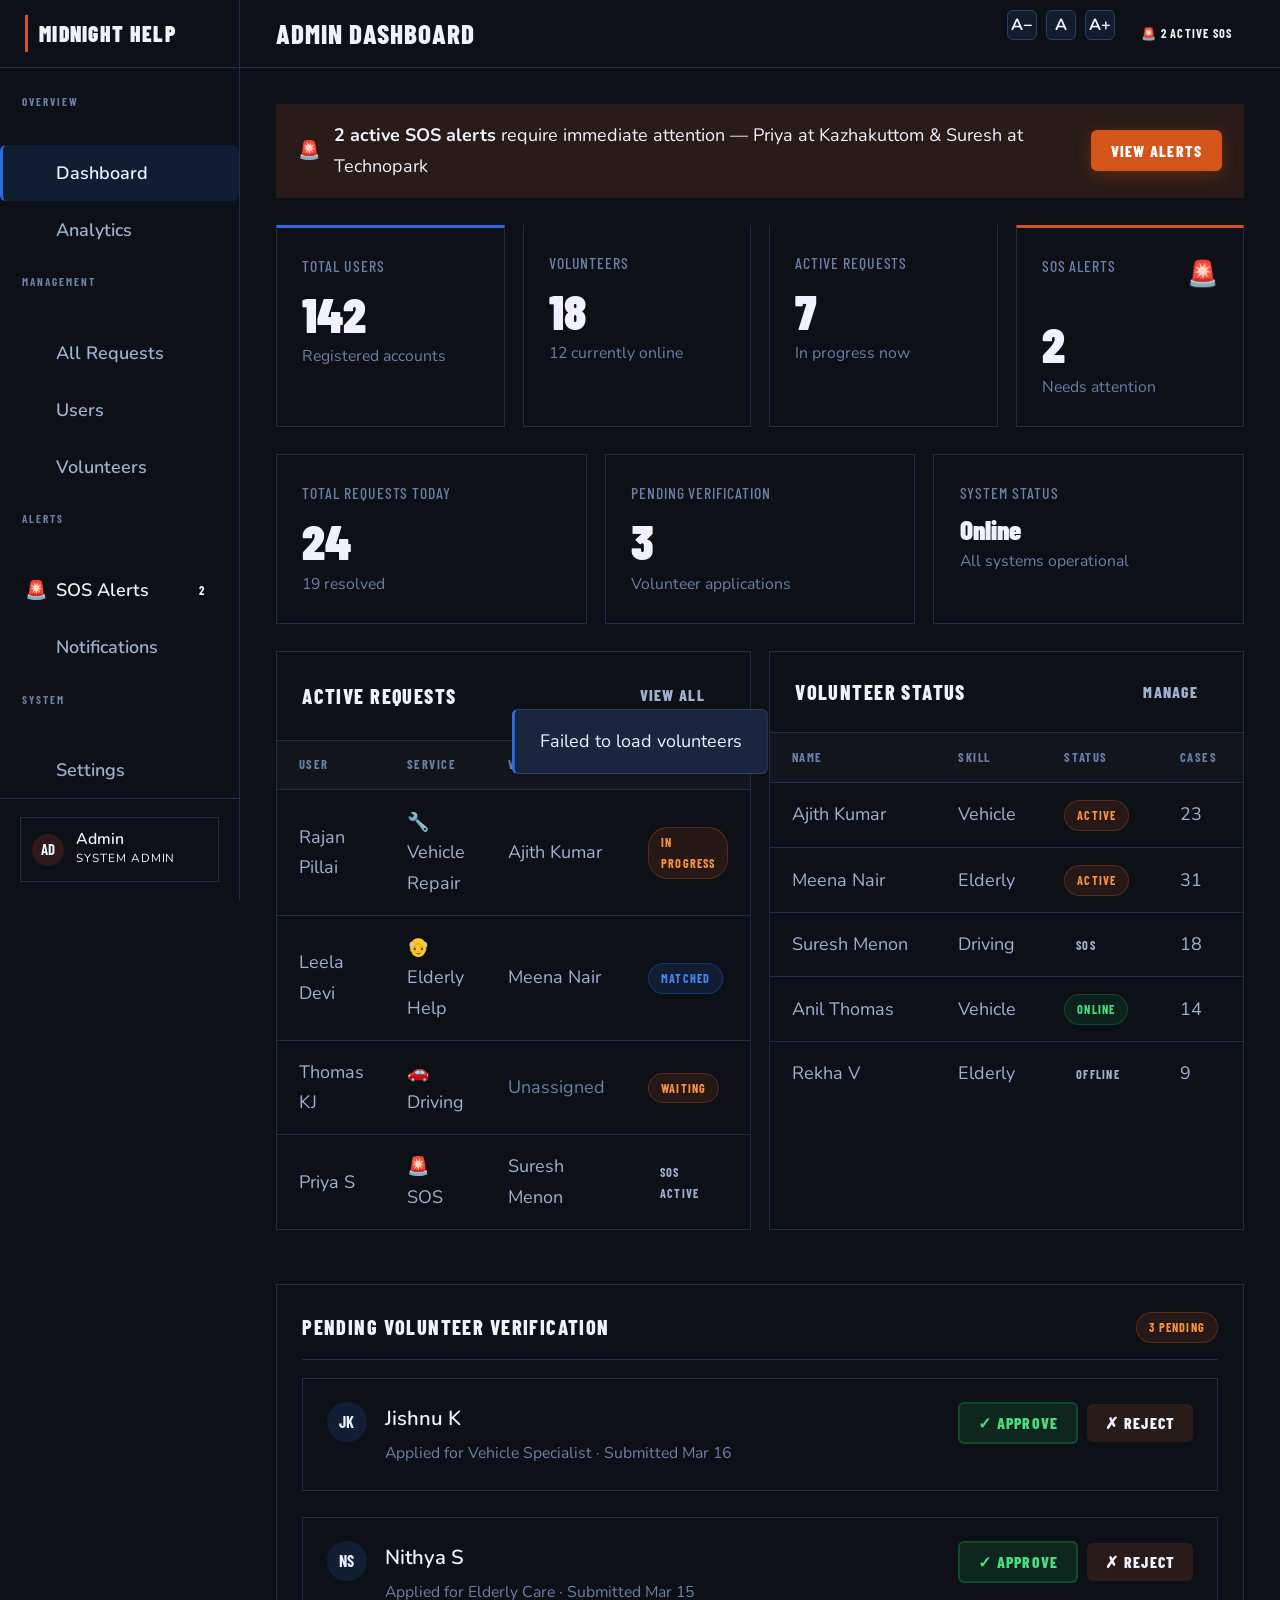
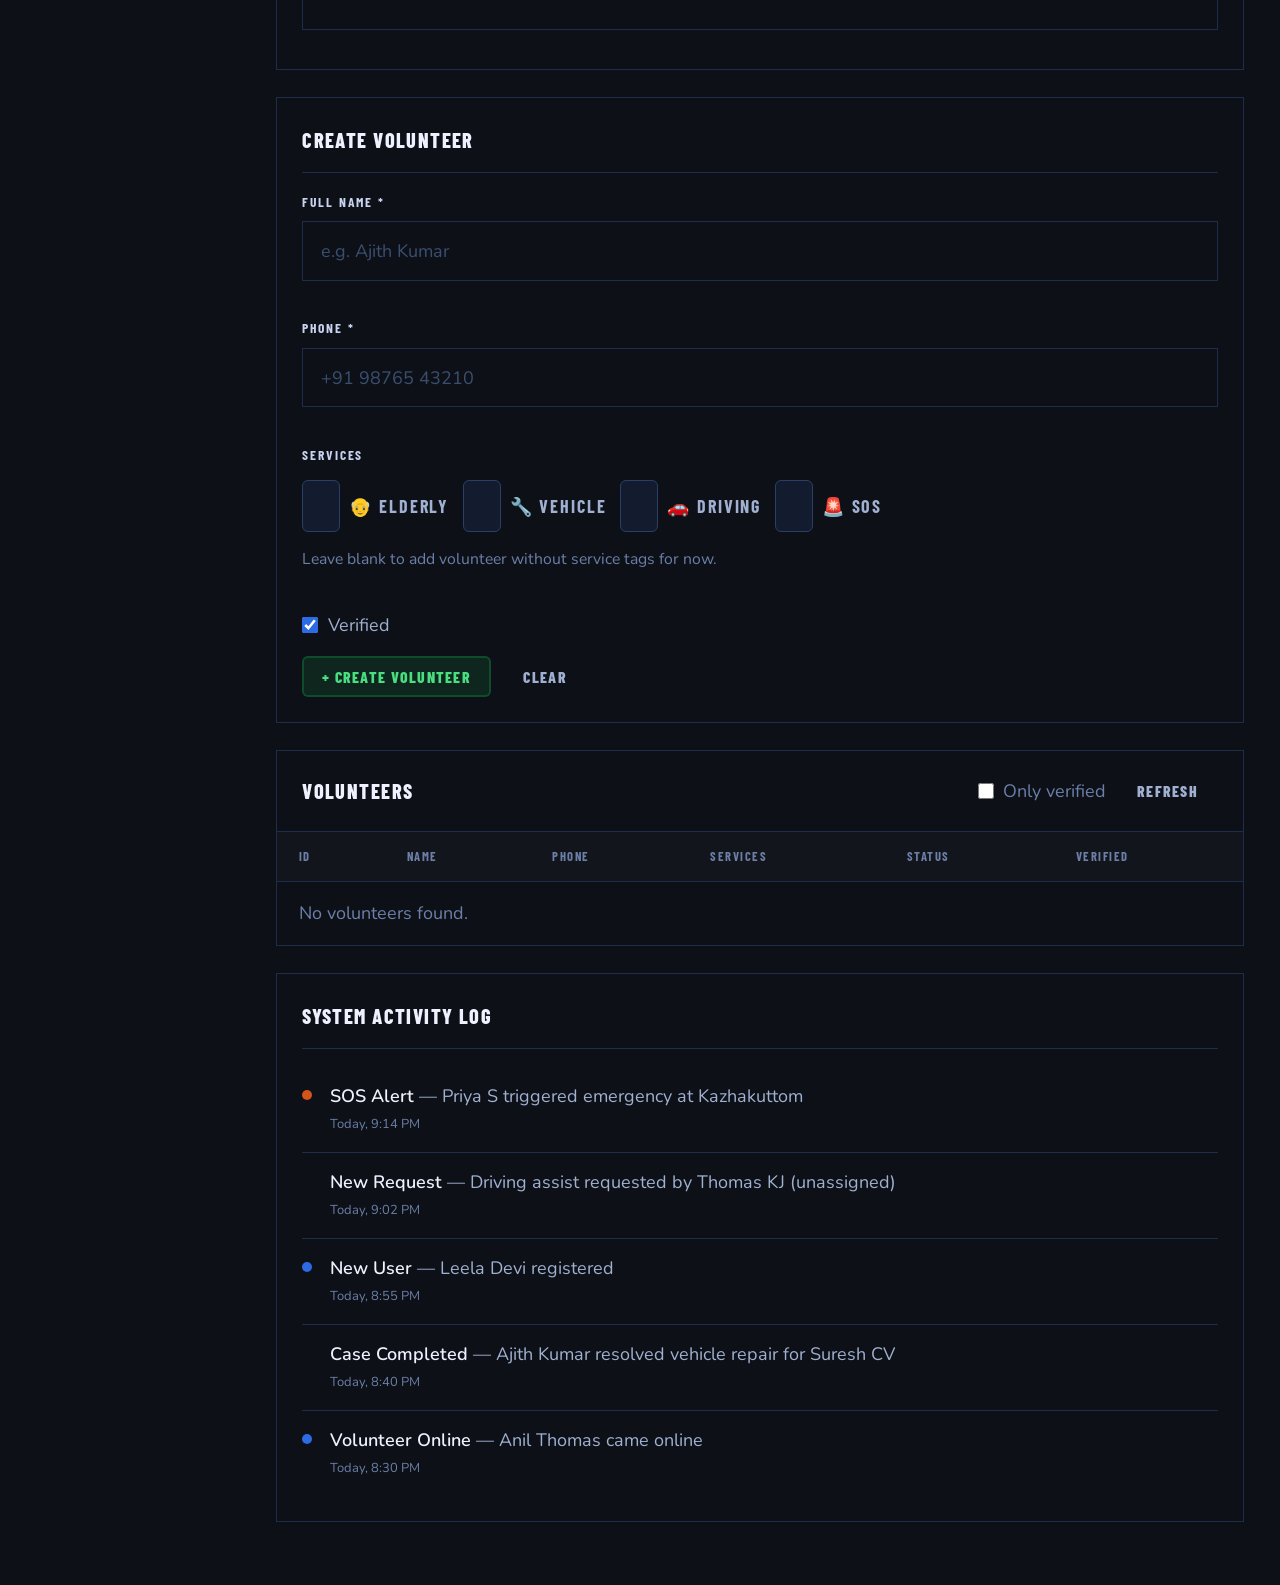
==== commit 686b6db5: "initial commit" ====
--- a/admin-dashboard.html
+++ b/admin-dashboard.html
@@ -167,6 +167,85 @@
         </div>
       </div>
 
+      <!-- Create volunteer -->
+      <div class="panel-card">
+        <div class="panel-card-title">Create Volunteer</div>
+        <form id="create-volunteer-form" style="display:flex;flex-direction:column;gap:.85rem" novalidate>
+          <div class="field">
+            <label for="cv-name" style="font-family:var(--font-display);font-size:0.75rem;font-weight:700;letter-spacing:0.14em;text-transform:uppercase;color:var(--off-white);">Full Name *</label>
+            <input id="cv-name" type="text" placeholder="e.g. Ajith Kumar" style="background:var(--surface);border:1px solid var(--border);border-radius:var(--radius);padding:.85rem 1rem;color:var(--white);outline:none" />
+          </div>
+          <div class="field">
+            <label for="cv-phone" style="font-family:var(--font-display);font-size:0.75rem;font-weight:700;letter-spacing:0.14em;text-transform:uppercase;color:var(--off-white);">Phone *</label>
+            <input id="cv-phone" type="tel" placeholder="+91 98765 43210" style="background:var(--surface);border:1px solid var(--border);border-radius:var(--radius);padding:.85rem 1rem;color:var(--white);outline:none" />
+          </div>
+
+          <div class="field">
+            <div style="font-family:var(--font-display);font-size:0.75rem;font-weight:700;letter-spacing:0.14em;text-transform:uppercase;color:var(--off-white);margin-bottom:.35rem">Services</div>
+            <div style="display:flex;flex-wrap:wrap;gap:.75rem">
+              <label style="display:flex;align-items:center;gap:.5rem;cursor:pointer">
+                <input type="checkbox" value="elderly" class="cv-service" style="accent-color:var(--blue);width:16px;height:16px" />
+                <span style="color:var(--text);font-size:var(--text-sm)">👴 Elderly</span>
+              </label>
+              <label style="display:flex;align-items:center;gap:.5rem;cursor:pointer">
+                <input type="checkbox" value="vehicle" class="cv-service" style="accent-color:var(--blue);width:16px;height:16px" />
+                <span style="color:var(--text);font-size:var(--text-sm)">🔧 Vehicle</span>
+              </label>
+              <label style="display:flex;align-items:center;gap:.5rem;cursor:pointer">
+                <input type="checkbox" value="driving" class="cv-service" style="accent-color:var(--blue);width:16px;height:16px" />
+                <span style="color:var(--text);font-size:var(--text-sm)">🚗 Driving</span>
+              </label>
+              <label style="display:flex;align-items:center;gap:.5rem;cursor:pointer">
+                <input type="checkbox" value="sos" class="cv-service" style="accent-color:var(--blue);width:16px;height:16px" />
+                <span style="color:var(--text);font-size:var(--text-sm)">🚨 SOS</span>
+              </label>
+            </div>
+            <div style="font-size:var(--text-xs);color:var(--muted);margin-top:.35rem">Leave blank to add volunteer without service tags for now.</div>
+          </div>
+
+          <label style="display:flex;align-items:center;gap:.55rem;cursor:pointer">
+            <input id="cv-verified" type="checkbox" checked style="accent-color:var(--blue);width:16px;height:16px" />
+            <span style="color:var(--text);font-size:var(--text-sm)">Verified</span>
+          </label>
+
+          <div style="display:flex;gap:.7rem;flex-wrap:wrap">
+            <button type="submit" class="btn btn-success btn-sm" id="cv-submit-btn">+ Create Volunteer</button>
+            <button type="button" class="btn btn-ghost btn-sm" id="cv-clear-btn">Clear</button>
+          </div>
+        </form>
+      </div>
+
+      <!-- Volunteers list -->
+      <div class="table-card">
+        <div class="table-card-header">
+          <div class="table-card-title">Volunteers</div>
+          <div style="display:flex;gap:.6rem;align-items:center">
+            <label style="display:flex;align-items:center;gap:.5rem;cursor:pointer;color:var(--muted);font-size:var(--text-sm)">
+              <input id="vol-only-verified" type="checkbox" style="accent-color:var(--blue);width:16px;height:16px" />
+              Only verified
+            </label>
+            <button class="btn btn-ghost btn-sm" id="vol-refresh-btn" type="button">Refresh</button>
+          </div>
+        </div>
+        <div style="overflow-x:auto">
+          <table class="data-table">
+            <thead>
+              <tr>
+                <th>ID</th>
+                <th>Name</th>
+                <th>Phone</th>
+                <th>Services</th>
+                <th>Status</th>
+                <th>Verified</th>
+              </tr>
+            </thead>
+            <tbody id="vol-table-body">
+              <tr><td colspan="6" style="color:var(--muted)">Loading…</td></tr>
+            </tbody>
+          </table>
+        </div>
+      </div>
+
       <!-- Recent activity -->
       <div class="panel-card">
         <div class="panel-card-title">System Activity Log</div>
@@ -185,5 +264,141 @@
 
 <div id="site-toast" class="toast"></div>
 <script src="js/main.js"></script>
+<script>
+function basePath() {
+  const seg = (window.location.pathname || '/').split('/').filter(Boolean)[0] || '';
+  return '/' + seg + '/';
+}
+
+function getServices() {
+  return Array.from(document.querySelectorAll('.cv-service'))
+    .filter((el) => el.checked)
+    .map((el) => el.value);
+}
+
+function clearCreateVolunteerForm() {
+  const n = document.getElementById('cv-name');
+  const p = document.getElementById('cv-phone');
+  if (n) n.value = '';
+  if (p) p.value = '';
+  document.querySelectorAll('.cv-service').forEach((el) => { el.checked = false; });
+  const v = document.getElementById('cv-verified');
+  if (v) v.checked = true;
+}
+
+function badge(text, kind) {
+  const cls = kind ? ('badge badge-' + kind) : 'badge';
+  return '<span class="' + cls + '">' + text + '</span>';
+}
+
+function escapeHtml(s) {
+  return String(s)
+    .replace(/&/g, '&amp;')
+    .replace(/</g, '&lt;')
+    .replace(/>/g, '&gt;')
+    .replace(/"/g, '&quot;')
+    .replace(/'/g, '&#039;');
+}
+
+function renderVolunteers(rows) {
+  const body = document.getElementById('vol-table-body');
+  if (!body) return;
+  if (!rows || rows.length === 0) {
+    body.innerHTML = '<tr><td colspan="6" style="color:var(--muted)">No volunteers found.</td></tr>';
+    return;
+  }
+  body.innerHTML = rows.map((v) => {
+    const services = (v.services || []).map(escapeHtml).join(', ') || '—';
+    const statusKind = v.availabilityStatus === 'available' ? 'green'
+      : v.availabilityStatus === 'busy' ? 'amber'
+      : 'muted';
+    const statusText = v.availabilityStatus === 'available' ? 'Available'
+      : v.availabilityStatus === 'busy' ? 'Busy'
+      : 'Offline';
+    const verifiedText = v.verified ? badge('Verified', 'green') : badge('Unverified', 'muted');
+    return (
+      '<tr>' +
+        '<td>' + escapeHtml(v.responderId) + '</td>' +
+        '<td>' + escapeHtml(v.name) + '</td>' +
+        '<td>' + escapeHtml(v.phone) + '</td>' +
+        '<td>' + services + '</td>' +
+        '<td>' + badge(statusText, statusKind) + '</td>' +
+        '<td>' + verifiedText + '</td>' +
+      '</tr>'
+    );
+  }).join('');
+}
+
+function fetchVolunteers() {
+  const onlyVerified = document.getElementById('vol-only-verified')?.checked ? 1 : -1;
+  const btn = document.getElementById('vol-refresh-btn');
+  if (btn) { btn.disabled = true; btn.textContent = 'Refreshing…'; }
+
+  const qs = new URLSearchParams();
+  if (onlyVerified === 1) qs.set('verified', '1');
+
+  fetch(basePath() + 'api/admin_list_volunteers.php' + (qs.toString() ? ('?' + qs.toString()) : ''), {
+    method: 'GET',
+    headers: { 'Accept': 'application/json' },
+  })
+    .then((r) => r.json().catch(() => ({})).then((j) => ({ status: r.status, json: j })))
+    .then(({ status, json }) => {
+      if (status >= 200 && status < 300 && json.ok) {
+        renderVolunteers(json.volunteers || []);
+        return;
+      }
+      renderVolunteers([]);
+      showToast(json.error || 'Failed to load volunteers');
+    })
+    .catch(() => {
+      renderVolunteers([]);
+      showToast('Backend not reachable. Run via XAMPP (http://localhost/...)');
+    })
+    .finally(() => {
+      if (btn) { btn.disabled = false; btn.textContent = 'Refresh'; }
+    });
+}
+
+document.getElementById('cv-clear-btn')?.addEventListener('click', clearCreateVolunteerForm);
+document.getElementById('vol-refresh-btn')?.addEventListener('click', fetchVolunteers);
+document.getElementById('vol-only-verified')?.addEventListener('change', fetchVolunteers);
+
+document.getElementById('create-volunteer-form')?.addEventListener('submit', (e) => {
+  e.preventDefault();
+
+  const name = (document.getElementById('cv-name')?.value || '').trim();
+  const phone = (document.getElementById('cv-phone')?.value || '').trim();
+  const verified = document.getElementById('cv-verified')?.checked ? 1 : 0;
+  const services = getServices();
+
+  if (name.length < 2) { showToast('Name is required'); return; }
+  if (phone.replace(/[\s\-()]/g, '').length < 7) { showToast('Valid phone required'); return; }
+
+  const btn = document.getElementById('cv-submit-btn');
+  if (btn) { btn.disabled = true; btn.textContent = 'Creating…'; }
+
+  fetch(basePath() + 'api/admin_create_volunteer.php', {
+    method: 'POST',
+    headers: { 'Content-Type': 'application/json' },
+    body: JSON.stringify({ name, phone, verified, services }),
+  })
+    .then((r) => r.json().catch(() => ({})).then((j) => ({ status: r.status, json: j })))
+    .then(({ status, json }) => {
+      if (status >= 200 && status < 300 && json.ok) {
+        showToast('Volunteer created (ID: ' + json.responderId + ')');
+        clearCreateVolunteerForm();
+        fetchVolunteers();
+        return;
+      }
+      showToast(json.error || 'Failed to create volunteer');
+    })
+    .catch(() => showToast('Backend not reachable. Run via XAMPP (http://localhost/...)'))
+    .finally(() => {
+      if (btn) { btn.disabled = false; btn.textContent = '+ Create Volunteer'; }
+    });
+});
+
+fetchVolunteers();
+</script>
 </body>
 </html>
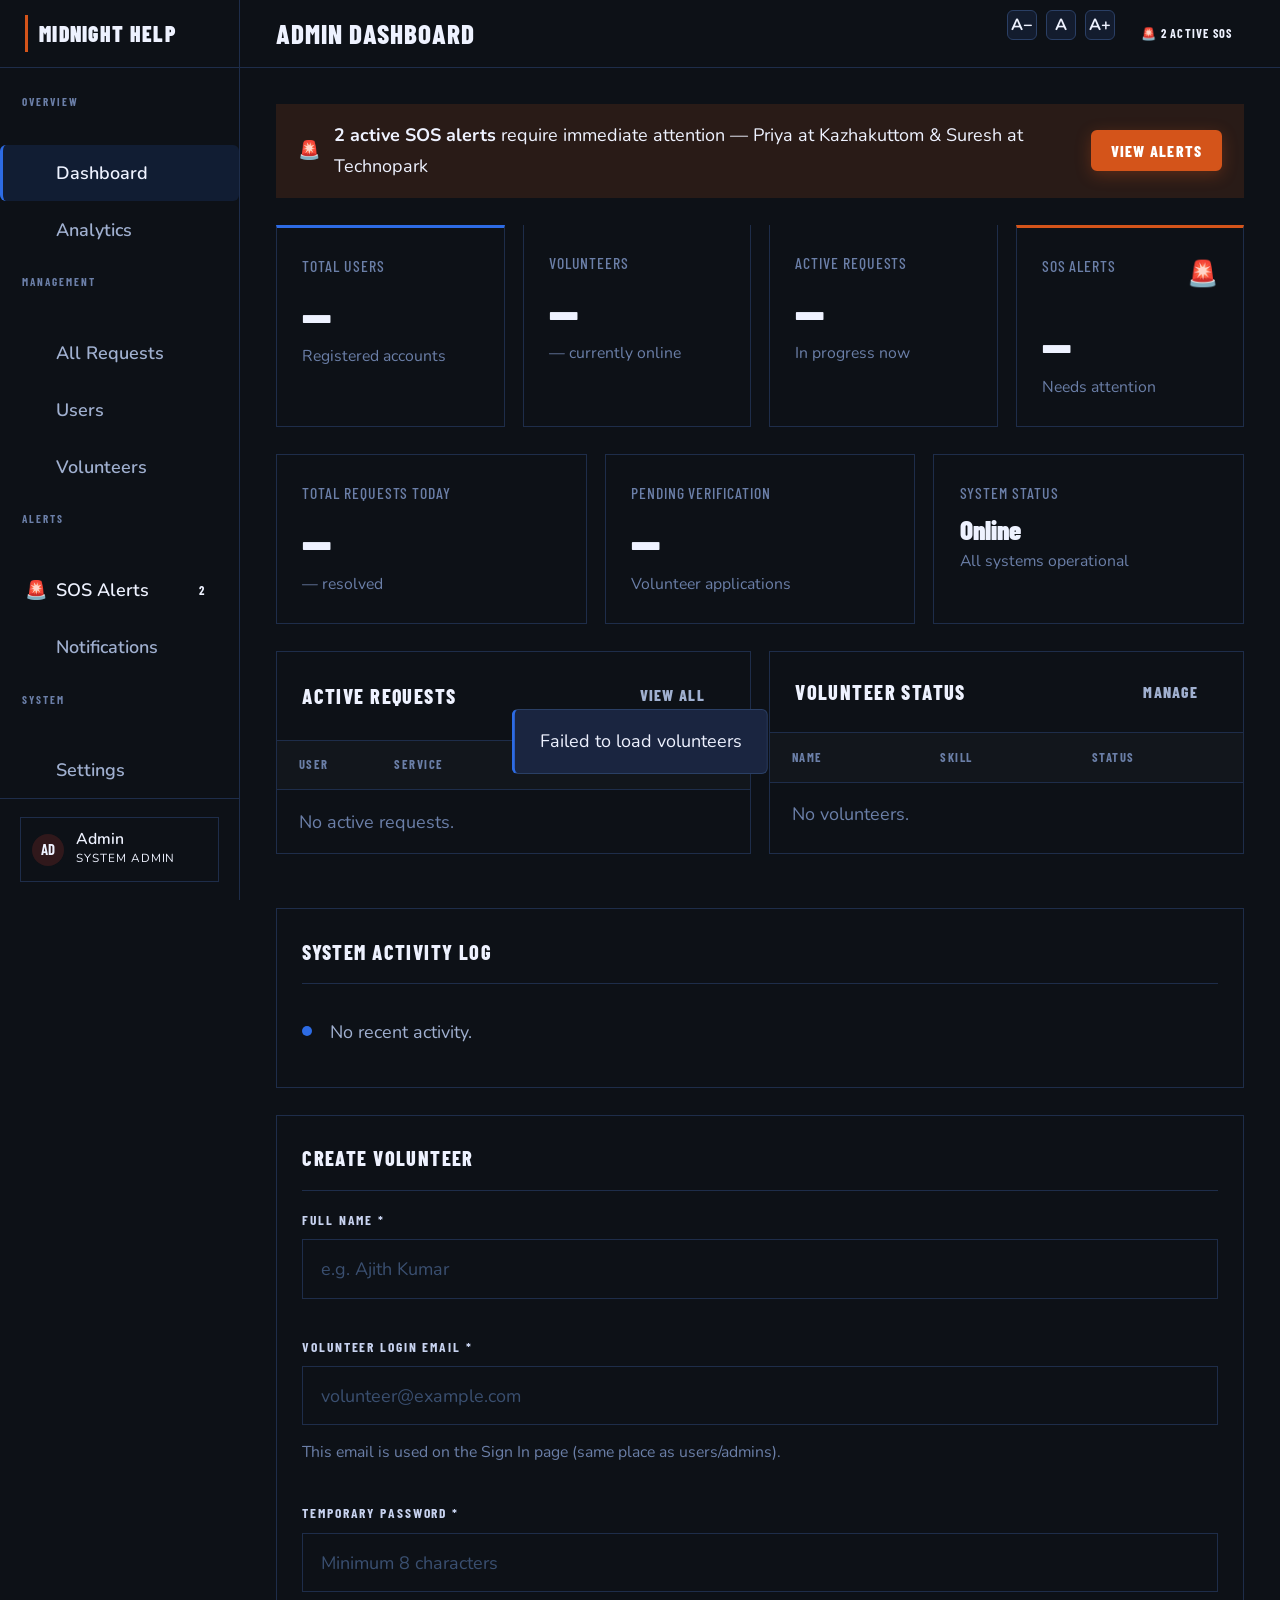
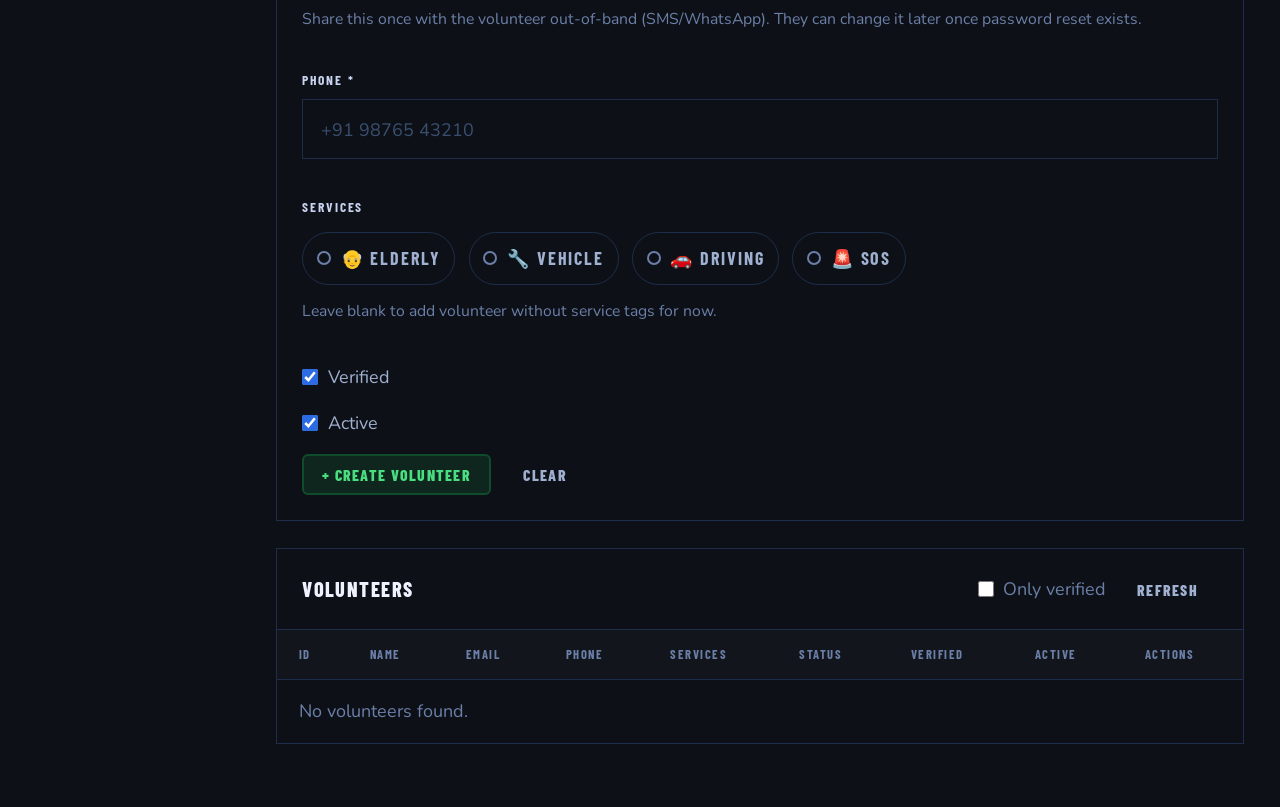
==== commit b3f78127: "integrated ad-user-volenteer Made-with: Cursor" ====
--- a/admin-dashboard.html
+++ b/admin-dashboard.html
@@ -7,6 +7,48 @@
   <link rel="stylesheet" href="css/nav.css"/>
   <link rel="stylesheet" href="css/sections.css"/>
   <link rel="stylesheet" href="css/dashboard.css"/>
+  <style>
+    /* "Dot button" multi-select (still checkboxes) */
+    .dot-choice {
+      display: inline-flex;
+      align-items: center;
+      gap: .55rem;
+      cursor: pointer;
+      user-select: none;
+      padding: .55rem .75rem;
+      border: 1px solid var(--border);
+      border-radius: 999px;
+      background: var(--surface);
+      transition: border-color .2s ease, background .2s ease;
+    }
+    .dot-choice:hover { border-color: var(--border-lit); }
+    .dot-choice input {
+      position: absolute;
+      opacity: 0;
+      pointer-events: none;
+      width: 1px;
+      height: 1px;
+    }
+    .dot-choice .dot {
+      width: 14px;
+      height: 14px;
+      border-radius: 999px;
+      border: 2px solid var(--muted);
+      background: transparent;
+      box-shadow: 0 0 0 3px rgba(59,130,246,.0);
+      transition: border-color .2s ease, background .2s ease, box-shadow .2s ease;
+      flex-shrink: 0;
+    }
+    .dot-choice input:checked + .dot {
+      border-color: var(--blue);
+      background: var(--blue);
+      box-shadow: 0 0 0 3px rgba(59,130,246,.18);
+    }
+    .dot-choice .label {
+      color: var(--text);
+      font-size: var(--text-sm);
+    }
+  </style>
 </head>
 <body>
 <div class="dash-layout">
@@ -68,30 +110,30 @@
       <div class="dash-grid-4">
         <div class="stat-card stat-card-accent">
           <div class="stat-card-top"><div class="stat-card-label">Total Users</div><div class="stat-card-icon"></div></div>
-          <div class="stat-card-val">142</div>
+          <div class="stat-card-val" id="stat-total-users">—</div>
           <div class="stat-card-sub">Registered accounts</div>
         </div>
         <div class="stat-card stat-card-green">
           <div class="stat-card-top"><div class="stat-card-label">Volunteers</div><div class="stat-card-icon"></div></div>
-          <div class="stat-card-val">18</div>
-          <div class="stat-card-sub">12 currently online</div>
+          <div class="stat-card-val" id="stat-total-volunteers">—</div>
+          <div class="stat-card-sub"><span id="stat-online-volunteers">—</span> currently online</div>
         </div>
         <div class="stat-card stat-card-amber">
           <div class="stat-card-top"><div class="stat-card-label">Active Requests</div><div class="stat-card-icon"></div></div>
-          <div class="stat-card-val">7</div>
+          <div class="stat-card-val" id="stat-active-requests">—</div>
           <div class="stat-card-sub">In progress now</div>
         </div>
         <div class="stat-card stat-card-sos">
           <div class="stat-card-top"><div class="stat-card-label">SOS Alerts</div><div class="stat-card-icon">🚨</div></div>
-          <div class="stat-card-val">2</div>
+          <div class="stat-card-val" id="stat-sos-alerts">—</div>
           <div class="stat-card-sub">Needs attention</div>
         </div>
       </div>
 
       <!-- More stats -->
       <div class="dash-grid-3" style="margin-bottom:1.5rem">
-        <div class="stat-card"><div class="stat-card-top"><div class="stat-card-label">Total Requests Today</div><div class="stat-card-icon"></div></div><div class="stat-card-val">24</div><div class="stat-card-sub">19 resolved</div></div>
-        <div class="stat-card"><div class="stat-card-top"><div class="stat-card-label">Pending Verification</div><div class="stat-card-icon"></div></div><div class="stat-card-val">3</div><div class="stat-card-sub">Volunteer applications</div></div>
+        <div class="stat-card"><div class="stat-card-top"><div class="stat-card-label">Total Requests Today</div><div class="stat-card-icon"></div></div><div class="stat-card-val" id="stat-requests-today">—</div><div class="stat-card-sub"><span id="stat-resolved-today">—</span> resolved</div></div>
+        <div class="stat-card"><div class="stat-card-top"><div class="stat-card-label">Pending Verification</div><div class="stat-card-icon"></div></div><div class="stat-card-val" id="stat-pending-verification">—</div><div class="stat-card-sub">Volunteer applications</div></div>
         <div class="stat-card"><div class="stat-card-top"><div class="stat-card-label">System Status</div><div class="stat-card-icon"></div></div><div class="stat-card-val" style="font-size:var(--text-xl);color:var(--green)">Online</div><div class="stat-card-sub">All systems operational</div></div>
       </div>
 
@@ -106,11 +148,8 @@
           <div style="overflow-x:auto">
             <table class="data-table">
               <thead><tr><th>User</th><th>Service</th><th>Volunteer</th><th>Status</th></tr></thead>
-              <tbody>
-                <tr><td>Rajan Pillai</td><td>🔧 Vehicle Repair</td><td>Ajith Kumar</td><td><span class="badge badge-amber">In Progress</span></td></tr>
-                <tr><td>Leela Devi</td><td>👴 Elderly Help</td><td>Meena Nair</td><td><span class="badge badge-blue">Matched</span></td></tr>
-                <tr><td>Thomas KJ</td><td>🚗 Driving</td><td><span style="color:var(--muted)">Unassigned</span></td><td><span class="badge badge-amber">Waiting</span></td></tr>
-                <tr><td>Priya S</td><td>🚨 SOS</td><td>Suresh Menon</td><td><span class="badge badge-sos">SOS Active</span></td></tr>
+              <tbody id="active-requests-body">
+                <tr><td colspan="4" style="color:var(--muted)">Loading…</td></tr>
               </tbody>
             </table>
           </div>
@@ -124,13 +163,9 @@
           </div>
           <div style="overflow-x:auto">
             <table class="data-table">
-              <thead><tr><th>Name</th><th>Skill</th><th>Status</th><th>Cases</th></tr></thead>
-              <tbody>
-                <tr><td>Ajith Kumar</td><td>Vehicle</td><td><span class="badge badge-amber">Active</span></td><td>23</td></tr>
-                <tr><td>Meena Nair</td><td>Elderly</td><td><span class="badge badge-amber">Active</span></td><td>31</td></tr>
-                <tr><td>Suresh Menon</td><td>Driving</td><td><span class="badge badge-sos">SOS</span></td><td>18</td></tr>
-                <tr><td>Anil Thomas</td><td>Vehicle</td><td><span class="badge badge-green">Online</span></td><td>14</td></tr>
-                <tr><td>Rekha V</td><td>Elderly</td><td><span class="badge badge-muted">Offline</span></td><td>9</td></tr>
+              <thead><tr><th>Name</th><th>Skill</th><th>Status</th></tr></thead>
+              <tbody id="volunteer-status-body">
+                <tr><td colspan="3" style="color:var(--muted)">Loading…</td></tr>
               </tbody>
             </table>
           </div>
@@ -138,36 +173,13 @@
 
       </div>
 
-      <!-- Pending volunteer verification -->
+      <!-- Recent activity -->
       <div class="panel-card">
-        <div class="panel-card-title">Pending Volunteer Verification <span class="badge badge-amber">3 pending</span></div>
-        <div style="display:flex;flex-direction:column;gap:.65rem">
-          <div class="request-card">
-            <div class="dash-user-avatar" style="width:40px;height:40px;font-size:.9rem;flex-shrink:0">JK</div>
-            <div class="request-card-body">
-              <div class="request-card-title">Jishnu K</div>
-              <div class="request-card-meta">Applied for Vehicle Specialist · Submitted Mar 16</div>
-            </div>
-            <div class="request-card-actions">
-              <button class="btn btn-success btn-sm" onclick="showToast('Volunteer approved!')">✓ Approve</button>
-              <button class="btn btn-sm" style="background:var(--sos-dim);color:var(--sos-light);border:1px solid var(--sos-border)" onclick="showToast('Volunteer rejected.')">✗ Reject</button>
-            </div>
-          </div>
-          <div class="request-card">
-            <div class="dash-user-avatar" style="width:40px;height:40px;font-size:.9rem;flex-shrink:0">NS</div>
-            <div class="request-card-body">
-              <div class="request-card-title">Nithya S</div>
-              <div class="request-card-meta">Applied for Elderly Care · Submitted Mar 15</div>
-            </div>
-            <div class="request-card-actions">
-              <button class="btn btn-success btn-sm" onclick="showToast('Volunteer approved!')">✓ Approve</button>
-              <button class="btn btn-sm" style="background:var(--sos-dim);color:var(--sos-light);border:1px solid var(--sos-border)" onclick="showToast('Volunteer rejected.')">✗ Reject</button>
-            </div>
-          </div>
-        </div>
-      </div>
-
-      <!-- Create volunteer -->
+        <div class="panel-card-title">System Activity Log</div>
+        <div class="timeline" id="activity-log-container">
+          <div class="timeline-item"><div class="timeline-dot blue"></div><div><div class="timeline-text">Loading activity…</div></div></div>
+        </div>
+      </div>
       <div class="panel-card">
         <div class="panel-card-title">Create Volunteer</div>
         <form id="create-volunteer-form" style="display:flex;flex-direction:column;gap:.85rem" novalidate>
@@ -176,6 +188,16 @@
             <input id="cv-name" type="text" placeholder="e.g. Ajith Kumar" style="background:var(--surface);border:1px solid var(--border);border-radius:var(--radius);padding:.85rem 1rem;color:var(--white);outline:none" />
           </div>
           <div class="field">
+            <label for="cv-email" style="font-family:var(--font-display);font-size:0.75rem;font-weight:700;letter-spacing:0.14em;text-transform:uppercase;color:var(--off-white);">Volunteer Login Email *</label>
+            <input id="cv-email" type="email" autocomplete="email" placeholder="volunteer@example.com" style="background:var(--surface);border:1px solid var(--border);border-radius:var(--radius);padding:.85rem 1rem;color:var(--white);outline:none" />
+            <div style="font-size:var(--text-xs);color:var(--muted);margin-top:.35rem">This email is used on the Sign In page (same place as users/admins).</div>
+          </div>
+          <div class="field">
+            <label for="cv-password" style="font-family:var(--font-display);font-size:0.75rem;font-weight:700;letter-spacing:0.14em;text-transform:uppercase;color:var(--off-white);">Temporary Password *</label>
+            <input id="cv-password" type="password" autocomplete="new-password" placeholder="Minimum 8 characters" style="background:var(--surface);border:1px solid var(--border);border-radius:var(--radius);padding:.85rem 1rem;color:var(--white);outline:none" />
+            <div style="font-size:var(--text-xs);color:var(--muted);margin-top:.35rem">Share this once with the volunteer out-of-band (SMS/WhatsApp). They can change it later once password reset exists.</div>
+          </div>
+          <div class="field">
             <label for="cv-phone" style="font-family:var(--font-display);font-size:0.75rem;font-weight:700;letter-spacing:0.14em;text-transform:uppercase;color:var(--off-white);">Phone *</label>
             <input id="cv-phone" type="tel" placeholder="+91 98765 43210" style="background:var(--surface);border:1px solid var(--border);border-radius:var(--radius);padding:.85rem 1rem;color:var(--white);outline:none" />
           </div>
@@ -183,21 +205,25 @@
           <div class="field">
             <div style="font-family:var(--font-display);font-size:0.75rem;font-weight:700;letter-spacing:0.14em;text-transform:uppercase;color:var(--off-white);margin-bottom:.35rem">Services</div>
             <div style="display:flex;flex-wrap:wrap;gap:.75rem">
-              <label style="display:flex;align-items:center;gap:.5rem;cursor:pointer">
-                <input type="checkbox" value="elderly" class="cv-service" style="accent-color:var(--blue);width:16px;height:16px" />
-                <span style="color:var(--text);font-size:var(--text-sm)">👴 Elderly</span>
+              <label class="dot-choice">
+                <input type="checkbox" value="elderly" class="cv-service" />
+                <span class="dot" aria-hidden="true"></span>
+                <span class="label">👴 Elderly</span>
               </label>
-              <label style="display:flex;align-items:center;gap:.5rem;cursor:pointer">
-                <input type="checkbox" value="vehicle" class="cv-service" style="accent-color:var(--blue);width:16px;height:16px" />
-                <span style="color:var(--text);font-size:var(--text-sm)">🔧 Vehicle</span>
+              <label class="dot-choice">
+                <input type="checkbox" value="vehicle" class="cv-service" />
+                <span class="dot" aria-hidden="true"></span>
+                <span class="label">🔧 Vehicle</span>
               </label>
-              <label style="display:flex;align-items:center;gap:.5rem;cursor:pointer">
-                <input type="checkbox" value="driving" class="cv-service" style="accent-color:var(--blue);width:16px;height:16px" />
-                <span style="color:var(--text);font-size:var(--text-sm)">🚗 Driving</span>
+              <label class="dot-choice">
+                <input type="checkbox" value="driving" class="cv-service" />
+                <span class="dot" aria-hidden="true"></span>
+                <span class="label">🚗 Driving</span>
               </label>
-              <label style="display:flex;align-items:center;gap:.5rem;cursor:pointer">
-                <input type="checkbox" value="sos" class="cv-service" style="accent-color:var(--blue);width:16px;height:16px" />
-                <span style="color:var(--text);font-size:var(--text-sm)">🚨 SOS</span>
+              <label class="dot-choice">
+                <input type="checkbox" value="sos" class="cv-service" />
+                <span class="dot" aria-hidden="true"></span>
+                <span class="label">🚨 SOS</span>
               </label>
             </div>
             <div style="font-size:var(--text-xs);color:var(--muted);margin-top:.35rem">Leave blank to add volunteer without service tags for now.</div>
@@ -206,6 +232,11 @@
           <label style="display:flex;align-items:center;gap:.55rem;cursor:pointer">
             <input id="cv-verified" type="checkbox" checked style="accent-color:var(--blue);width:16px;height:16px" />
             <span style="color:var(--text);font-size:var(--text-sm)">Verified</span>
+          </label>
+
+          <label style="display:flex;align-items:center;gap:.55rem;cursor:pointer">
+            <input id="cv-active" type="checkbox" checked style="accent-color:var(--blue);width:16px;height:16px" />
+            <span style="color:var(--text);font-size:var(--text-sm)">Active</span>
           </label>
 
           <div style="display:flex;gap:.7rem;flex-wrap:wrap">
@@ -233,28 +264,19 @@
               <tr>
                 <th>ID</th>
                 <th>Name</th>
+                <th>Email</th>
                 <th>Phone</th>
                 <th>Services</th>
                 <th>Status</th>
                 <th>Verified</th>
+                <th>Active</th>
+                <th>Actions</th>
               </tr>
             </thead>
             <tbody id="vol-table-body">
-              <tr><td colspan="6" style="color:var(--muted)">Loading…</td></tr>
+              <tr><td colspan="9" style="color:var(--muted)">Loading…</td></tr>
             </tbody>
           </table>
-        </div>
-      </div>
-
-      <!-- Recent activity -->
-      <div class="panel-card">
-        <div class="panel-card-title">System Activity Log</div>
-        <div class="timeline">
-          <div class="timeline-item"><div class="timeline-dot sos"></div><div><div class="timeline-text"><strong>SOS Alert</strong> — Priya S triggered emergency at Kazhakuttom</div><div class="timeline-time">Today, 9:14 PM</div></div></div>
-          <div class="timeline-item"><div class="timeline-dot amber"></div><div><div class="timeline-text"><strong>New Request</strong> — Driving assist requested by Thomas KJ (unassigned)</div><div class="timeline-time">Today, 9:02 PM</div></div></div>
-          <div class="timeline-item"><div class="timeline-dot blue"></div><div><div class="timeline-text"><strong>New User</strong> — Leela Devi registered</div><div class="timeline-time">Today, 8:55 PM</div></div></div>
-          <div class="timeline-item"><div class="timeline-dot green"></div><div><div class="timeline-text"><strong>Case Completed</strong> — Ajith Kumar resolved vehicle repair for Suresh CV</div><div class="timeline-time">Today, 8:40 PM</div></div></div>
-          <div class="timeline-item"><div class="timeline-dot blue"></div><div><div class="timeline-text"><strong>Volunteer Online</strong> — Anil Thomas came online</div><div class="timeline-time">Today, 8:30 PM</div></div></div>
         </div>
       </div>
 
@@ -278,12 +300,18 @@
 
 function clearCreateVolunteerForm() {
   const n = document.getElementById('cv-name');
+  const e = document.getElementById('cv-email');
+  const pw = document.getElementById('cv-password');
   const p = document.getElementById('cv-phone');
   if (n) n.value = '';
+  if (e) e.value = '';
+  if (pw) pw.value = '';
   if (p) p.value = '';
   document.querySelectorAll('.cv-service').forEach((el) => { el.checked = false; });
   const v = document.getElementById('cv-verified');
   if (v) v.checked = true;
+  const a = document.getElementById('cv-active');
+  if (a) a.checked = true;
 }
 
 function badge(text, kind) {
@@ -304,7 +332,7 @@
   const body = document.getElementById('vol-table-body');
   if (!body) return;
   if (!rows || rows.length === 0) {
-    body.innerHTML = '<tr><td colspan="6" style="color:var(--muted)">No volunteers found.</td></tr>';
+    body.innerHTML = '<tr><td colspan="9" style="color:var(--muted)">No volunteers found.</td></tr>';
     return;
   }
   body.innerHTML = rows.map((v) => {
@@ -316,17 +344,203 @@
       : v.availabilityStatus === 'busy' ? 'Busy'
       : 'Offline';
     const verifiedText = v.verified ? badge('Verified', 'green') : badge('Unverified', 'muted');
+    const activeText = v.active ? badge('Active', 'green') : badge('Disabled', 'muted');
     return (
       '<tr>' +
         '<td>' + escapeHtml(v.responderId) + '</td>' +
         '<td>' + escapeHtml(v.name) + '</td>' +
+        '<td>' + escapeHtml(v.email) + '</td>' +
         '<td>' + escapeHtml(v.phone) + '</td>' +
         '<td>' + services + '</td>' +
         '<td>' + badge(statusText, statusKind) + '</td>' +
         '<td>' + verifiedText + '</td>' +
+        '<td>' + activeText + '</td>' +
+        '<td><button class="btn btn-sm" style="background:var(--sos-dim);color:var(--sos-light);border:1px solid var(--sos-border)" onclick="deleteVolunteer(' + escapeHtml(v.responderId) + ')">🗑 Delete</button></td>' +
       '</tr>'
     );
   }).join('');
+}
+
+function deleteVolunteer(responderId) {
+  if (!confirm('Are you sure you want to delete volunteer ID ' + responderId + '?')) return;
+
+  fetch(basePath() + 'api/admin_delete_volunteer.php', {
+    method: 'POST',
+    headers: { 'Content-Type': 'application/json' },
+    body: JSON.stringify({ responderId: responderId }),
+  })
+    .then((r) => r.json().catch(() => ({})).then((j) => ({ status: r.status, json: j })))
+    .then(({ status, json }) => {
+      if (status >= 200 && status < 300 && json.ok) {
+        showToast('Volunteer deleted');
+        fetchVolunteers();
+        return;
+      }
+      showToast(json.error || 'Failed to delete volunteer');
+    })
+    .catch(() => showToast('Backend not reachable. Run via XAMPP (http://localhost/...)'));
+}
+
+function serviceIcon(type) {
+  const map = { elderly: '👴 Elderly', vehicle: '🔧 Vehicle', driving: '🚗 Driving', sos: '🚨 SOS' };
+  return map[type] || type;
+}
+
+function statusBadge(status) {
+  const kind = status === 'completed' ? 'green'
+    : status === 'in_progress' ? 'amber'
+    : status === 'accepted' ? 'blue'
+    : status === 'pending' ? 'amber'
+    : 'muted';
+  const text = status === 'in_progress' ? 'In Progress'
+    : status === 'pending' ? 'Waiting'
+    : status.charAt(0).toUpperCase() + status.slice(1);
+  return badge(text, kind);
+}
+
+function fetchStats() {
+  fetch(basePath() + 'api/admin_stats.php', {
+    method: 'GET',
+    headers: { 'Accept': 'application/json' },
+  })
+    .then((r) => r.json().catch(() => ({})).then((j) => ({ status: r.status, json: j })))
+    .then(({ status, json }) => {
+      if (status >= 200 && status < 300 && json.ok) {
+        const s = json.stats || {};
+        const setText = (id, val) => { const el = document.getElementById(id); if (el) el.textContent = val; };
+        setText('stat-total-users', s.totalUsers ?? '—');
+        setText('stat-total-volunteers', s.totalVolunteers ?? '—');
+        setText('stat-online-volunteers', s.onlineVolunteers ?? '—');
+        setText('stat-active-requests', s.activeRequests ?? '—');
+        setText('stat-sos-alerts', s.sosAlerts ?? '—');
+        setText('stat-requests-today', s.requestsToday ?? '—');
+        setText('stat-resolved-today', s.resolvedToday ?? '—');
+        setText('stat-pending-verification', s.pendingVerification ?? '—');
+        return;
+      }
+      showToast(json.error || 'Failed to load stats');
+    })
+    .catch(() => showToast('Backend not reachable. Run via XAMPP (http://localhost/...)'));
+}
+
+function renderActiveRequests(rows) {
+  const body = document.getElementById('active-requests-body');
+  if (!body) return;
+  if (!rows || rows.length === 0) {
+    body.innerHTML = '<tr><td colspan="4" style="color:var(--muted)">No active requests.</td></tr>';
+    return;
+  }
+  body.innerHTML = rows.slice(0, 5).map((r) => {
+    const volunteer = r.responderName || '<span style="color:var(--muted)">Unassigned</span>';
+    return (
+      '<tr>' +
+        '<td>' + escapeHtml(r.userName) + '</td>' +
+        '<td>' + serviceIcon(r.serviceType) + '</td>' +
+        '<td>' + volunteer + '</td>' +
+        '<td>' + statusBadge(r.status) + '</td>' +
+      '</tr>'
+    );
+  }).join('');
+}
+
+function fetchActiveRequests() {
+  fetch(basePath() + 'api/admin_list_requests.php?status=active', {
+    method: 'GET',
+    headers: { 'Accept': 'application/json' },
+  })
+    .then((r) => r.json().catch(() => ({})).then((j) => ({ status: r.status, json: j })))
+    .then(({ status, json }) => {
+      if (status >= 200 && status < 300 && json.ok) {
+        renderActiveRequests(json.requests || []);
+        return;
+      }
+      renderActiveRequests([]);
+      showToast(json.error || 'Failed to load requests');
+    })
+    .catch(() => {
+      renderActiveRequests([]);
+      showToast('Backend not reachable. Run via XAMPP (http://localhost/...)');
+    });
+}
+
+function renderVolunteerStatus(rows) {
+  const body = document.getElementById('volunteer-status-body');
+  if (!body) return;
+  if (!rows || rows.length === 0) {
+    body.innerHTML = '<tr><td colspan="3" style="color:var(--muted)">No volunteers.</td></tr>';
+    return;
+  }
+  body.innerHTML = rows.slice(0, 5).map((v) => {
+    const services = (v.services || []).map(escapeHtml).join(', ') || '—';
+    const statusKind = v.availabilityStatus === 'available' ? 'green'
+      : v.availabilityStatus === 'busy' ? 'amber'
+      : 'muted';
+    const statusText = v.availabilityStatus === 'available' ? 'Online'
+      : v.availabilityStatus === 'busy' ? 'Busy'
+      : 'Offline';
+    return (
+      '<tr>' +
+        '<td>' + escapeHtml(v.name) + '</td>' +
+        '<td>' + services + '</td>' +
+        '<td>' + badge(statusText, statusKind) + '</td>' +
+      '</tr>'
+    );
+  }).join('');
+}
+
+function renderActivityLog(events) {
+  const container = document.getElementById('activity-log-container');
+  if (!container) return;
+  if (!events || events.length === 0) {
+    container.innerHTML = '<div class="timeline-item"><div class="timeline-dot blue"></div><div><div class="timeline-text">No recent activity.</div></div></div>';
+    return;
+  }
+  const dotClass = (type) => {
+    if (type === 'sos') return 'sos';
+    if (type === 'request') return 'amber';
+    if (type === 'completed') return 'green';
+    if (type === 'user') return 'blue';
+    return 'blue';
+  };
+  const fmtTime = (iso) => {
+    const d = new Date(iso);
+    if (isNaN(d)) return iso;
+    const now = new Date();
+    const diffMs = now - d;
+    const diffMins = Math.floor(diffMs / 60000);
+    const diffHours = Math.floor(diffMs / 3600000);
+    const diffDays = Math.floor(diffMs / 86400000);
+    if (diffMins < 1) return 'Just now';
+    if (diffMins < 60) return diffMins + ' min ago';
+    if (diffHours < 24) return diffHours + ' hr ago';
+    if (diffDays < 7) return diffDays + ' days ago';
+    return d.toLocaleDateString();
+  };
+  container.innerHTML = events.map((ev) => (
+    '<div class="timeline-item">' +
+      '<div class="timeline-dot ' + dotClass(ev.type) + '"></div>' +
+      '<div>' +
+        '<div class="timeline-text"><strong>' + escapeHtml(ev.title) + '</strong> — ' + ev.text + '</div>' +
+        '<div class="timeline-time">' + fmtTime(ev.time) + '</div>' +
+      '</div>' +
+    '</div>'
+  )).join('');
+}
+
+function fetchActivityLog() {
+  fetch(basePath() + 'api/admin_activity_log.php', {
+    method: 'GET',
+    headers: { 'Accept': 'application/json' },
+  })
+    .then((r) => r.json().catch(() => ({})).then((j) => ({ status: r.status, json: j })))
+    .then(({ status, json }) => {
+      if (status >= 200 && status < 300 && json.ok) {
+        renderActivityLog(json.events || []);
+        return;
+      }
+      renderActivityLog([]);
+    })
+    .catch(() => renderActivityLog([]));
 }
 
 function fetchVolunteers() {
@@ -345,13 +559,16 @@
     .then(({ status, json }) => {
       if (status >= 200 && status < 300 && json.ok) {
         renderVolunteers(json.volunteers || []);
+        renderVolunteerStatus(json.volunteers || []);
         return;
       }
       renderVolunteers([]);
+      renderVolunteerStatus([]);
       showToast(json.error || 'Failed to load volunteers');
     })
     .catch(() => {
       renderVolunteers([]);
+      renderVolunteerStatus([]);
       showToast('Backend not reachable. Run via XAMPP (http://localhost/...)');
     })
     .finally(() => {
@@ -367,11 +584,16 @@
   e.preventDefault();
 
   const name = (document.getElementById('cv-name')?.value || '').trim();
+  const email = (document.getElementById('cv-email')?.value || '').trim();
+  const password = document.getElementById('cv-password')?.value || '';
   const phone = (document.getElementById('cv-phone')?.value || '').trim();
   const verified = document.getElementById('cv-verified')?.checked ? 1 : 0;
+  const isActive = document.getElementById('cv-active')?.checked ? 1 : 0;
   const services = getServices();
 
   if (name.length < 2) { showToast('Name is required'); return; }
+  if (!/^[^\s@]+@[^\s@]+\.[^\s@]+$/.test(email)) { showToast('Valid volunteer email required'); return; }
+  if (password.length < 8) { showToast('Volunteer password must be at least 8 characters'); return; }
   if (phone.replace(/[\s\-()]/g, '').length < 7) { showToast('Valid phone required'); return; }
 
   const btn = document.getElementById('cv-submit-btn');
@@ -380,7 +602,7 @@
   fetch(basePath() + 'api/admin_create_volunteer.php', {
     method: 'POST',
     headers: { 'Content-Type': 'application/json' },
-    body: JSON.stringify({ name, phone, verified, services }),
+    body: JSON.stringify({ name, email, password, phone, verified, isActive, services }),
   })
     .then((r) => r.json().catch(() => ({})).then((j) => ({ status: r.status, json: j })))
     .then(({ status, json }) => {
@@ -398,6 +620,9 @@
     });
 });
 
+fetchStats();
+fetchActiveRequests();
+fetchActivityLog();
 fetchVolunteers();
 </script>
 </body>
